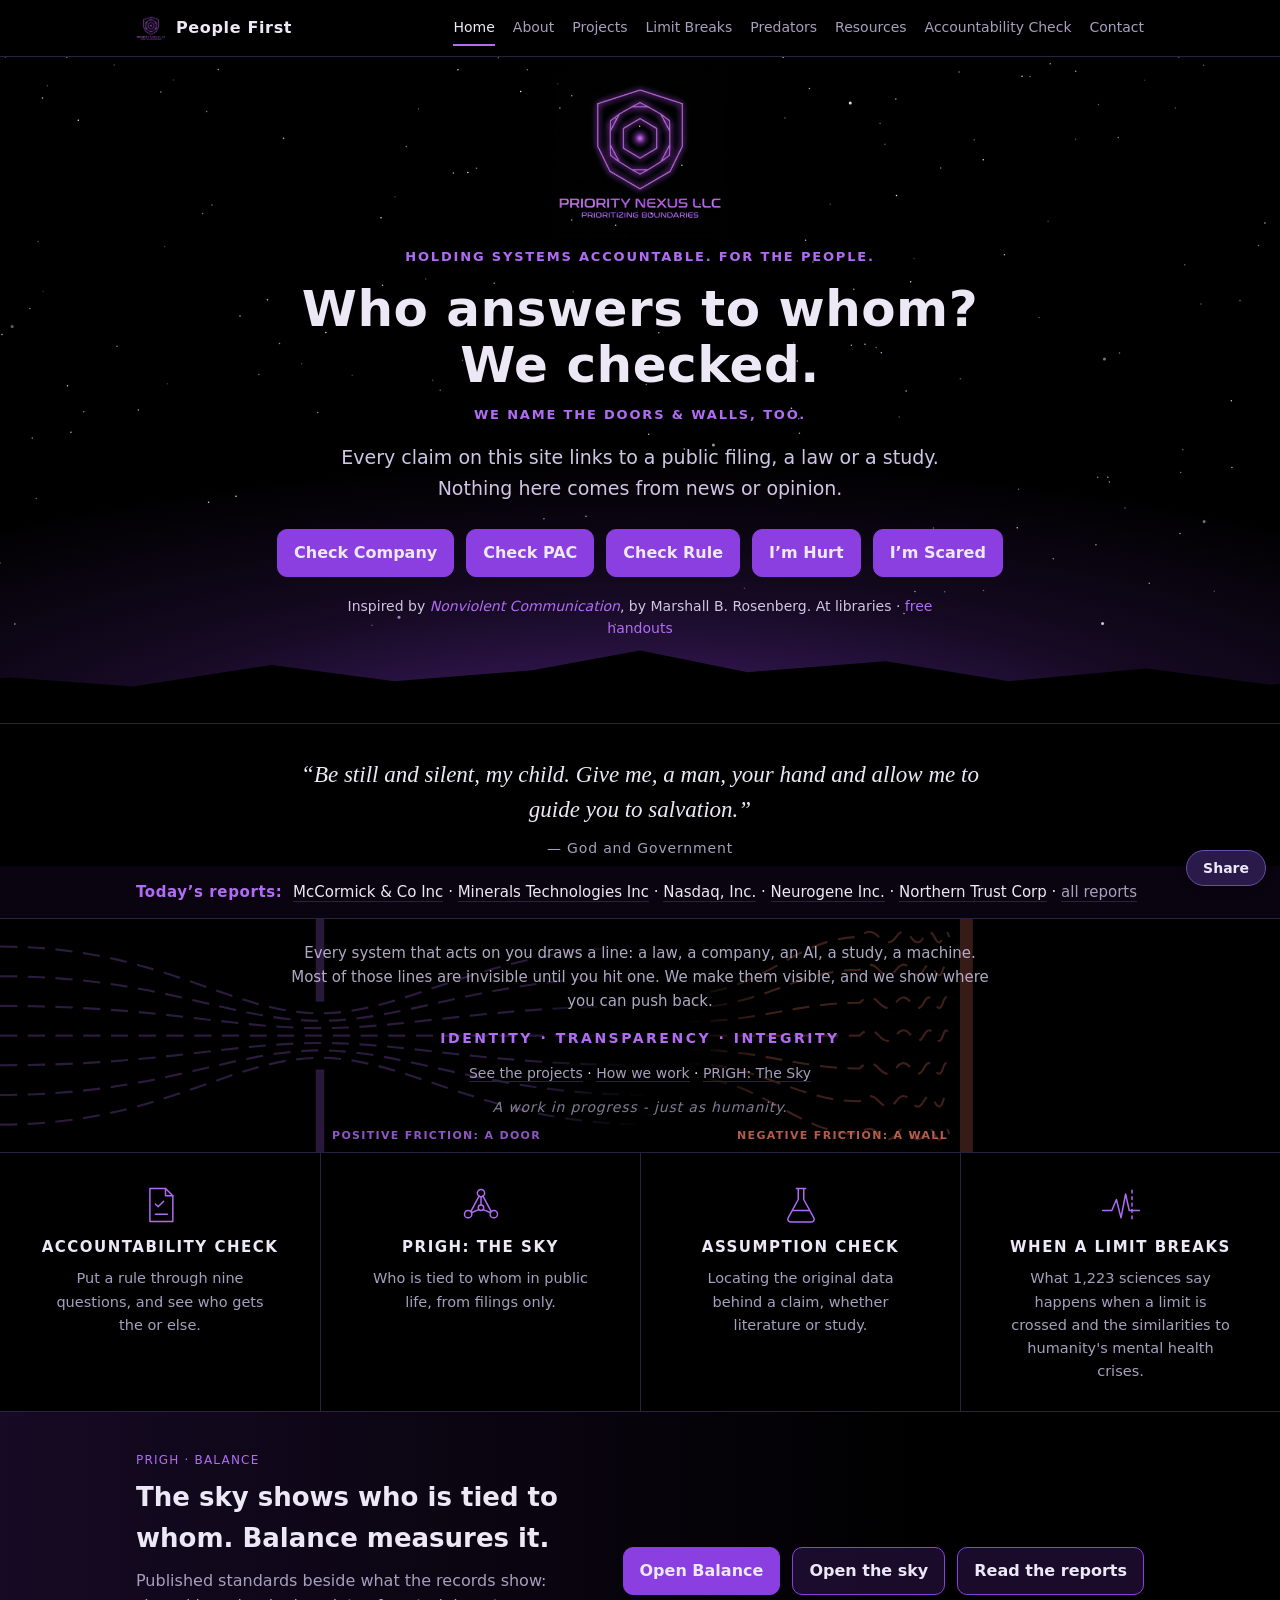
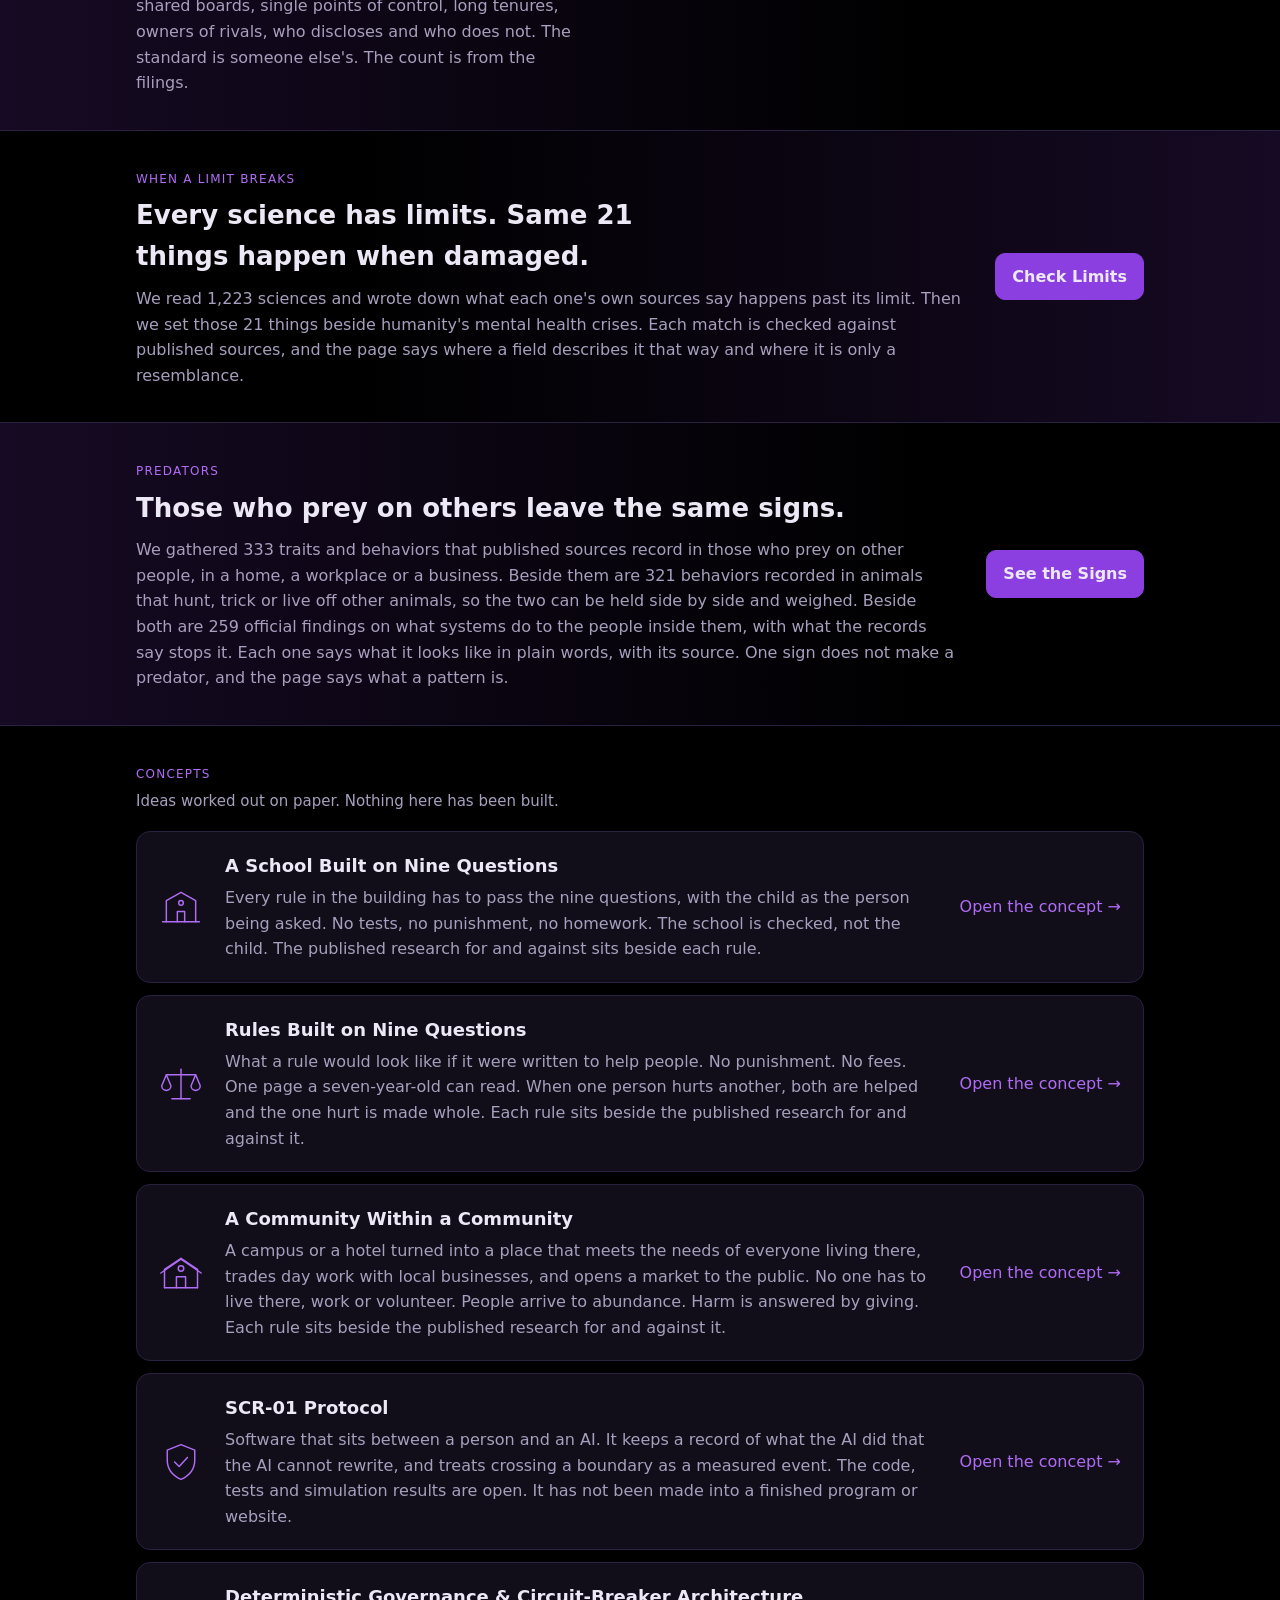
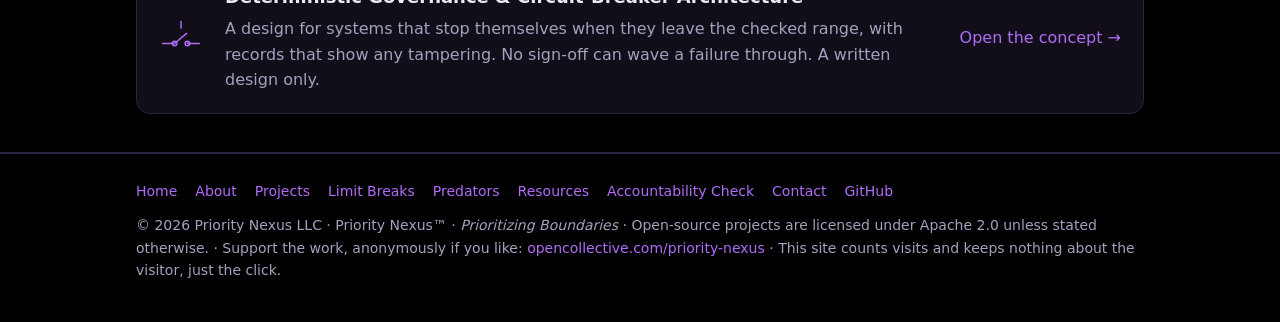
==== index.html @ 00b08038 "Home page buttons: Check Company, Check PAC, Check Rule Co-Authored-By: Claude Fable 5.2 <noreply@an" ====
<!doctype html>
<html lang="en">
<head>
<meta charset="utf-8">
<meta name="viewport" content="width=device-width, initial-scale=1">
<title>People First: Holding Systems Accountable. For the People.</title>
<meta name="description" content="Priority Nexus LLC: holding systems accountable, for the people. Every system that acts on you draws a line. We make the line visible and show where you can push back.">
<meta property="og:title" content="People First">
<meta property="og:description" content="Holding Systems Accountable. For the People. Identity · Transparency · Integrity.">
<meta property="og:image" content="https://prioritynexusllc.org/pn-logo.png">
<link rel="icon" href="/pn-logo.png">
<link rel="stylesheet" href="/site.css?v=0600c7cc">
</head>
<body>
<nav><div class="wrap">
  <a class="brand" href="/"><img src="/pn-logo.png" alt=""><span>People First</span></a>
  <button class="navbtn" type="button" aria-expanded="false" aria-controls="navlinks" onclick="var n=this.closest(`nav`);this.setAttribute(`aria-expanded`,n.classList.toggle(`open`))">Menu</button>
  <div class="links" id="navlinks"><a class="here" href="/">Home</a><a href="/about/">About</a><a href="/projects/">Projects</a><a href="/when-a-limit-breaks/">Limit&nbsp;Breaks</a><a href="/predators/">Predators</a><a href="/resources/">Resources</a><a href="/accountability-check/">Accountability&nbsp;Check</a><a href="/contact/">Contact</a></div>
</div></nav>
<header class="hero" id="top">
  <canvas id="stars" aria-hidden="true"></canvas><div class="horizon"></div>
  <div class="wrap">
    <img src="/pn-logo.png" alt="Priority Nexus LLC logo: Prioritizing Boundaries">
    <p class="banner">Holding Systems Accountable. For the People.</p>
    <h1>Who answers to whom?<br>We checked.</h1>
    <p class="second">We name the doors &amp; walls, too.</p>
    <p class="proof">Every claim on this site links to a public filing, a law or a study. Nothing here comes from news or opinion.</p>
    <div class="go"><a class="btn solid" href="/PRIGH-Sky/sky.html?tab=balance">Check Company</a><a class="btn solid" href="/PRIGH-Sky/pac/">Check PAC</a><a class="btn solid" href="/accountability-check/">Check Rule</a><a class="btn solid" href="/when-a-limit-breaks/">I&rsquo;m Hurt</a><a class="btn solid" href="/predators/">I&rsquo;m Scared</a></div>
    <p class="inspired" style="margin:18px auto 0;max-width:640px;font-size:14px;color:#cfc6e6">Inspired by <a href="https://nonviolentcommunication.com/product/nvc/" target="_blank" rel="noopener"><i>Nonviolent Communication</i></a>, by Marshall B. Rosenberg. At libraries &middot; <a href="https://nonviolentcommunication.com/resources/handouts-and-learning-materials/" target="_blank" rel="noopener">free handouts</a></p>
  </div>
</header>
<!-- her quote, home page only (Josie 2026-11-18) -->
<figure class="homequote" style="margin:0;padding:34px 16px 6px;text-align:center">
  <blockquote style="margin:0 auto;max-width:680px;font-family:Georgia,serif;font-style:italic;font-size:clamp(18px,2.6vw,23px);line-height:1.5;color:#ece8f5">&ldquo;Be still and silent, my child. Give me, a man, your hand and allow me to guide you to salvation.&rdquo;</blockquote>
  <figcaption style="margin-top:10px;font-size:14px;letter-spacing:.06em;color:#a79fbd">&mdash; God and Government</figcaption>
</figure>
<div class="today"><div class="wrap"><b>Today&rsquo;s reports:</b> <a href="/PRIGH-Sky/sky.html?report=1#ENT_MCCORMICK_CO_INC">McCormick &amp; Co Inc</a> &middot; <a href="/PRIGH-Sky/sky.html?report=1#ENT_MINERALS_TECHNOLOGIES_INC">Minerals Technologies Inc</a> &middot; <a href="/PRIGH-Sky/sky.html?report=1#ENT_NASDAQ_INC">Nasdaq, Inc.</a> &middot; <a href="/PRIGH-Sky/sky.html?report=1#ENT_NEUROGENE_INC">Neurogene Inc.</a> &middot; <a href="/PRIGH-Sky/sky.html?report=1#ENT_NORTHERN_TRUST_CORP">Northern Trust Corp</a> &middot; <a class="all" href="/reports/">all reports</a></div></div>
<div class="after"><svg class="fric" viewBox="0 0 1200 220" preserveAspectRatio="none" aria-hidden="true" focusable="false"><defs><linearGradient id="fl" gradientUnits="userSpaceOnUse" x1="0" x2="610"><stop offset="0" stop-color="#b06cf5" stop-opacity=".75"/><stop offset=".8" stop-color="#b06cf5" stop-opacity=".75"/><stop offset="1" stop-color="#b06cf5" stop-opacity="0"/></linearGradient><linearGradient id="fr" gradientUnits="userSpaceOnUse" x1="640" x2="900"><stop offset="0" stop-color="#e2735e" stop-opacity="0"/><stop offset=".3" stop-color="#e2735e" stop-opacity=".8"/><stop offset="1" stop-color="#e2735e" stop-opacity=".8"/></linearGradient></defs><g class="flow" fill="none" stroke="url(#fl)" stroke-width="2"><path d="M0,26 C150,26 215,89 300,89 S455,26 610,26"/><path d="M0,54 C150,54 215,96 300,96 S455,54 610,54"/><path d="M0,82 C150,82 215,103 300,103 S455,82 610,82"/><path d="M0,110 C150,110 215,110 300,110 S455,110 610,110"/><path d="M0,138 C150,138 215,117 300,117 S455,138 610,138"/><path d="M0,166 C150,166 215,124 300,124 S455,166 610,166"/><path d="M0,194 C150,194 215,131 300,131 S455,194 610,194"/></g><g fill="#b06cf5" opacity=".7"><rect x="296" y="0" width="8" height="78"/><rect x="296" y="142" width="8" height="78"/></g><g class="stuck" fill="none" stroke="url(#fr)" stroke-width="2"><path d="M640,71 C715,71 745,17 806,17 q9,-10 18,0 t16,0 t14,0 t12,0 t10,0 t8,0 t6,0"/><path d="M640,84 C715,84 745,48 806,48 q9,-10 18,0 t16,0 t14,0 t12,0 t10,0 t8,0 t6,0"/><path d="M640,97 C715,97 745,79 806,79 q9,-10 18,0 t16,0 t14,0 t12,0 t10,0 t8,0 t6,0"/><path d="M640,110 C715,110 745,110 806,110 q9,-10 18,0 t16,0 t14,0 t12,0 t10,0 t8,0 t6,0"/><path d="M640,123 C715,123 745,141 806,141 q9,-10 18,0 t16,0 t14,0 t12,0 t10,0 t8,0 t6,0"/><path d="M640,136 C715,136 745,172 806,172 q9,-10 18,0 t16,0 t14,0 t12,0 t10,0 t8,0 t6,0"/><path d="M640,149 C715,149 745,203 806,203 q9,-10 18,0 t16,0 t14,0 t12,0 t10,0 t8,0 t6,0"/></g><rect x="900" y="0" width="12" height="220" fill="#e2735e" opacity=".7"/></svg><span class="fl a">Positive friction: a door</span><span class="fl b">Negative friction: a wall</span><div class="wrap">
  <p class="lead">Every system that acts on you draws a line: a law, a company, an AI, a study, a machine. Most of those lines are invisible until you hit one. We make them visible, and we show where you can push back.</p>
  <div class="cores-line">Identity · Transparency · Integrity</div>
  <p class="more"><a href="/projects/">See the projects</a> · <a href="/about/">How we work</a> · <a href="/PRIGH-Sky/sky.html?tab=balance">PRIGH: The Sky</a></p>
  <p class="wip"><em>A work in progress - just as humanity.</em></p>
</div></div>
<div class="doors">
  <a href="/accountability-check/"><svg viewBox="0 0 48 48" aria-hidden="true"><path d="M13 6h17l8 8v28H13z"/><path d="M30 6v8h8"/><path d="M19 23l3 3 6-6"/><path d="M19 34h13"/></svg><b>Accountability Check</b><span>Put a rule through nine questions, and see who gets the or else.</span></a>
  <a href="/PRIGH-Sky/"><svg viewBox="0 0 48 48" aria-hidden="true"><circle cx="24" cy="11" r="4"/><circle cx="10" cy="34" r="4"/><circle cx="38" cy="34" r="4"/><circle cx="24" cy="27" r="3"/><path d="M24 15v9M21.5 29l-8 3.5M26.5 29l8 3.500M13 31l9-17M35 31l-9-17"/></svg><b>PRIGH: the sky</b><span>Who is tied to whom in public life, from filings only.</span></a>
  <a href="/Assumption-Check-/"><svg viewBox="0 0 48 48" aria-hidden="true"><path d="M19 6h10M21 6v12L10 38a3 3 0 0 0 2.700 4.500h22.600A3 3 0 0 0 38 38L27 18V6"/><path d="M15 30h18"/></svg><b>Assumption Check</b><span>Locating the original data behind a claim, whether literature or study.</span></a>
  <a href="/when-a-limit-breaks/"><svg viewBox="0 0 48 48" aria-hidden="true"><path d="M4 30h10l5-12 5 20 5-26 4 18h11"/><path d="M36 8v32" stroke-dasharray="3 4"/></svg><b>When a Limit Breaks</b><span>What 1,223 sciences say happens when a limit is crossed and the similarities to humanity's mental health crises.</span></a>
</div>
<div class="feature"><div class="wrap">
  <div class="txt">
    <span class="tag">PRIGH · Balance</span>
    <h2>The sky shows who is tied to whom. Balance measures it.</h2>
    <p>Published standards beside what the records show: shared boards, single points of control, long tenures, owners of rivals, who discloses and who does not. The standard is someone else's. The count is from the filings.</p>
  </div>
  <div class="go"><a class="btn solid" href="/PRIGH-Sky/sky.html?tab=balance">Open Balance</a><a class="btn" href="/PRIGH-Sky/sky.html">Open the sky</a><a class="btn" href="/reports/">Read the reports</a></div>
</div></div>
<div class="feature flip"><div class="wrap">
  <div class="txt">
    <span class="tag">When a Limit Breaks</span>
    <h2>Every science has limits. Same 21 things happen when damaged.</h2>
    <p>We read 1,223 sciences and wrote down what each one's own sources say happens past its limit. Then we set those 21 things beside humanity's mental health crises. Each match is checked against published sources, and the page says where a field describes it that way and where it is only a resemblance.</p>
  </div>
  <div class="go"><a class="btn solid" href="/when-a-limit-breaks/">Check Limits</a></div>
</div></div>
<div class="feature wide"><div class="wrap">
  <div class="txt">
    <span class="tag">Predators</span>
    <h2>Those who prey on others leave the same signs.</h2>
    <p>We gathered 333 traits and behaviors that published sources record in those who prey on other people, in a home, a workplace or a business. Beside them are 321 behaviors recorded in animals that hunt, trick or live off other animals, so the two can be held side by side and weighed. Beside both are 259 official findings on what systems do to the people inside them, with what the records say stops it. Each one says what it looks like in plain words, with its source. One sign does not make a predator, and the page says what a pattern is.</p>
  </div>
  <div class="go"><a class="btn solid" href="/predators/">See the Signs</a></div>
</div></div>
<div class="concepts"><div class="wrap">
  <span class="tag">Concepts</span>
  <p class="sub">Ideas worked out on paper. Nothing here has been built.</p>
  <a class="concept" href="/school/"><svg viewBox="0 0 48 48" aria-hidden="true"><path d="M8 40V17l16-9 16 9v23"/><path d="M20 40V29h8v11"/><path d="M4 40h40"/><circle cx="24" cy="19.500" r="2.500"/></svg><span class="txt"><b>A School Built on Nine Questions</b><span>Every rule in the building has to pass the nine questions, with the child as the person being asked. No tests, no punishment, no homework. The school is checked, not the child. The published research for and against sits beside each rule.</span></span><span class="open">Open the concept →</span></a>
  <a class="concept" href="/rules/"><svg viewBox="0 0 48 48" aria-hidden="true"><path d="M24 8v32"/><path d="M14 40h20"/><path d="M8 14h32"/><path d="M8 14l-5 12a5 5 0 0 0 10 0z"/><path d="M40 14l-5 12a5 5 0 0 0 10 0z"/></svg><span class="txt"><b>Rules Built on Nine Questions</b><span>What a rule would look like if it were written to help people. No punishment. No fees. One page a seven-year-old can read. When one person hurts another, both are helped and the one hurt is made whole. Each rule sits beside the published research for and against it.</span></span><span class="open">Open the concept →</span></a>
  <a class="concept" href="/campus/"><svg viewBox="0 0 48 48" aria-hidden="true"><path d="M6 40V20l18-12 18 12v20"/><path d="M6 40h36"/><path d="M19 40V28h10v12"/><circle cx="24" cy="19" r="3"/><path d="M2 24l22-15 22 15"/></svg><span class="txt"><b>A Community Within a Community</b><span>A campus or a hotel turned into a place that meets the needs of everyone living there, trades day work with local businesses, and opens a market to the public. No one has to live there, work or volunteer. People arrive to abundance. Harm is answered by giving. Each rule sits beside the published research for and against it.</span></span><span class="open">Open the concept →</span></a>
  <a class="concept" href="https://github.com/PriorityNexusLLC/SCR-01-Protocol"><svg viewBox="0 0 48 48" aria-hidden="true"><path d="M24 5l15 6v11c0 10-6.500 17-15 21C15.500 39 9 32 9 22V11z"/><path d="M17 24l5 5 9-10"/></svg><span class="txt"><b>SCR-01 Protocol</b><span>Software that sits between a person and an AI. It keeps a record of what the AI did that the AI cannot rewrite, and treats crossing a boundary as a measured event. The code, tests and simulation results are open. It has not been made into a finished program or website.</span></span><span class="open">Open the concept →</span></a>
  <a class="concept" href="https://github.com/PriorityNexusLLC/Deterministic-Governance-Circuit-Breaker-Architecture/blob/main/docs/concept-paper.md"><svg viewBox="0 0 48 48" aria-hidden="true"><path d="M4 30h13"/><path d="M31 30h13"/><path d="M17 30l13-11"/><circle cx="17" cy="30" r="2.500"/><circle cx="31" cy="30" r="2.500"/><path d="M24 6v7"/></svg><span class="txt"><b>Deterministic Governance &amp; Circuit-Breaker Architecture</b><span>A design for systems that stop themselves when they leave the checked range, with records that show any tampering. No sign-off can wave a failure through. A written design only.</span></span><span class="open">Open the concept →</span></a>
</div></div>
<script>
// Old links pointed at sections of the one-page site. Send them to the pages that hold those sections now.
(function () {
  var to = { "#projects": "/projects/", "#contact": "/contact/", "#what": "/about/#what", "#how": "/about/#how", "#publish": "/about/#publish" }[location.hash];
  if (to) { location.replace(to); return; }
  var c = document.getElementById("stars"), x = c.getContext("2d");
  function draw() {
    var w = c.width = c.offsetWidth, h = c.height = c.offsetHeight, n = Math.round(w * h / 5200), s = 7;
    function r() { s = (s * 16807) % 2147483647; return s / 2147483647; }
    x.clearRect(0, 0, w, h);
    for (var i = 0; i < n; i++) {
      var px = r() * w, py = Math.pow(r(), 1.5) * h * 0.86, big = r() > 0.94;
      x.globalAlpha = 0.25 + r() * 0.7; x.fillStyle = r() > 0.8 ? "#d9b8ff" : "#ffffff";
      x.beginPath(); x.arc(px, py, big ? 1.5 : 0.75, 0, 6.3); x.fill();
    }
  }
  draw(); addEventListener("resize", draw);
})();
</script>
<footer><div class="wrap">
  <div class="foot-links"><a href="/">Home</a><a href="/about/">About</a><a href="/projects/">Projects</a><a href="/when-a-limit-breaks/">Limit Breaks</a><a href="/predators/">Predators</a><a href="/resources/">Resources</a><a href="/accountability-check/">Accountability Check</a><a href="/contact/">Contact</a><a href="https://github.com/PriorityNexusLLC">GitHub</a></div>
  © 2026 Priority Nexus LLC · Priority Nexus™ · <i>Prioritizing Boundaries</i><span class="visits"></span> · Open-source projects are licensed under Apache 2.0 unless stated otherwise. · Support the work, anonymously if you like: <a href="https://opencollective.com/priority-nexus">opencollective.com/priority-nexus</a> · This site counts visits and keeps nothing about the visitor, just the click.
</div></footer>
<script data-goatcounter="https://prioritynexusllc.goatcounter.com/count" async src="https://gc.zgo.at/count.js"></script><script>fetch("https://prioritynexusllc.goatcounter.com/counter/TOTAL.json").then(function(r){return r.ok?r.json():null}).then(function(j){if(!j)return;document.querySelectorAll(".visits").forEach(function(e){e.textContent=" · "+j.count+" visits"})}).catch(function(){})</script><script>(function(){if(document.getElementById("pnshare"))return;var b=document.createElement("button");b.id="pnshare";b.type="button";b.textContent="Share";b.title="Copy the link to this page";b.style.cssText="position:fixed;right:14px;bottom:14px;z-index:9999;font:600 14px system-ui,-apple-system,Segoe UI,Roboto,sans-serif;color:#ece8f5;background:#2a1a4a;border:1px solid #6b4bb0;border-radius:999px;padding:9px 16px;cursor:pointer;box-shadow:0 2px 10px rgba(0,0,0,.45)";function done(t){b.textContent=t;setTimeout(function(){b.textContent="Share"},2000)}function old(){var t=document.createElement("textarea");t.value=location.href;t.style.cssText="position:fixed;left:-999px";document.body.appendChild(t);t.select();var ok=false;try{ok=document.execCommand("copy")}catch(e){}t.remove();done(ok?"Link copied":"Copy failed")}b.onclick=function(){if(navigator.clipboard&&navigator.clipboard.writeText){navigator.clipboard.writeText(location.href).then(function(){done("Link copied")},old)}else old()};document.body.appendChild(b)})()</script>
</body>
</html>
---- site.css ----
/* Priority Nexus LLC: shared styles for the main pages. Black ground, violet light. */
:root {
  --bg: #000000; --panel: #110e1a; --line: #2a2140; --ink: #ece8f5; --muted: #a79fbd;
  --violet: #b06cf5; --violet-2: #8b3fe0; --glow: rgba(176, 108, 245, .35);
  color-scheme: dark;
}
* { box-sizing: border-box; }
html { scroll-behavior: smooth; }
body { margin: 0; background: var(--bg); color: var(--ink); font: 16px/1.6 system-ui, -apple-system, "Segoe UI", Roboto, sans-serif; }
a { color: var(--violet); text-decoration: none; } a:hover { text-decoration: underline; }
:focus-visible { outline: 3px solid var(--violet); outline-offset: 2px; border-radius: 4px; }
.wrap { max-width: 1040px; margin: 0 auto; padding: 0 16px; }

nav { position: sticky; top: 0; z-index: 5; background: rgba(0, 0, 0, .85); backdrop-filter: blur(8px); border-bottom: 1px solid var(--line); }
nav .wrap { display: flex; align-items: center; gap: 18px; height: 56px; overflow-x: auto; }
nav .brand { display: flex; align-items: center; gap: 10px; font-weight: 700; letter-spacing: .04em; white-space: nowrap; color: var(--ink); }
nav .brand:hover { text-decoration: none; }
nav .brand img { width: 30px; height: 30px; border-radius: 6px; }
nav .links { margin-left: auto; display: flex; gap: 18px; font-size: 14px; white-space: nowrap; }
nav .links a { color: var(--muted); padding: 6px 0; border-bottom: 2px solid transparent; }
nav .links a:hover { color: var(--ink); text-decoration: none; }
nav .links a.here { color: var(--ink); border-bottom-color: var(--violet); }
@media (max-width: 640px) { nav .brand span { display: none; } nav .links { gap: 14px; } }

/* the doorway */
.hero { position: relative; overflow: hidden; text-align: center; border-bottom: 1px solid var(--line);
  background: radial-gradient(120% 70% at 50% 108%, rgba(139, 63, 224, .55) 0%, rgba(139, 63, 224, .16) 38%, rgba(0, 0, 0, 0) 68%), #000; }
.hero canvas { position: absolute; inset: 0; width: 100%; height: 100%; }
.hero .horizon { position: absolute; left: -10%; right: -10%; bottom: -1px; height: 90px; background: #000;
  clip-path: polygon(0 100%, 0 62%, 9% 48%, 17% 58%, 26% 34%, 34% 52%, 43% 40%, 50% 18%, 57% 42%, 66% 30%, 74% 52%, 83% 38%, 91% 56%, 100% 44%, 100% 100%); }
.hero .wrap { position: relative; padding-top: 22px; padding-bottom: 84px; }
.hero img { width: min(170px, 42vw); margin: -12px 0 -10px; mix-blend-mode: screen; }
.hero h1 { font-size: clamp(30px, 5.4vw, 50px); line-height: 1.12; margin: 14px 0 12px; letter-spacing: .01em; text-wrap: balance; }
.hero .lead { color: #cfc6e6; font-size: clamp(16px, 2.3vw, 19px); max-width: 700px; margin: 0 auto; }
.cores-line { margin-top: 20px; color: var(--violet); letter-spacing: .18em; font-weight: 600; font-size: 14px; text-transform: uppercase; }
.hero .go { margin-top: 26px; display: flex; flex-wrap: wrap; gap: 12px; justify-content: center; }

.doors { display: grid; grid-template-columns: repeat(4, minmax(0, 1fr)); border-bottom: 1px solid var(--line); }
.doors a { display: flex; flex-direction: column; align-items: center; gap: 8px; text-align: center; padding: 30px 16px 28px; color: var(--ink);
  border-left: 1px solid var(--line); }
.doors a:first-child { border-left: 0; }
.doors a:hover { text-decoration: none; background: var(--panel); box-shadow: inset 0 -2px 0 var(--violet); }
.doors svg { width: 44px; height: 44px; stroke: var(--violet); fill: none; stroke-width: 1.6; stroke-linecap: round; stroke-linejoin: round; }
.doors b { font-size: 15px; letter-spacing: .1em; text-transform: uppercase; }
.doors span { color: var(--muted); font-size: 14.5px; max-width: 24ch; }
@media (max-width: 820px) { .doors { grid-template-columns: repeat(2, minmax(0, 1fr)); } .doors a { padding: 14px 10px 13px; gap: 5px; } .doors a:nth-child(3) { border-left: 0; } .doors a:nth-child(n+3) { border-top: 1px solid var(--line); } .doors svg { width: 28px; height: 28px; } .doors b { font-size: 12.5px; letter-spacing: .06em; } .doors span { display: none; } }


/* inner pages */
.pagehead { text-align: center; padding: 48px 0 30px; }
.pagehead h1 { font-size: clamp(28px, 5vw, 40px); margin: 0 0 6px; letter-spacing: .02em; }
.pagehead p { color: var(--muted); max-width: 680px; margin: 0 auto; font-size: clamp(16px, 2.2vw, 18px); }
section { padding: 44px 0; border-top: 1px solid var(--line); }
h2 { font-size: 24px; margin: 0 0 6px; } .sub { color: var(--muted); margin: 0 0 22px; }
.grid { display: grid; grid-template-columns: repeat(auto-fit, minmax(250px, 1fr)); gap: 14px; }
.card { background: var(--panel); border: 1px solid var(--line); border-radius: 14px; padding: 18px; }
.card:hover { border-color: var(--violet-2); box-shadow: 0 0 0 1px var(--violet-2), 0 0 24px var(--glow); }
.card h3 { margin: 0 0 6px; font-size: 18px; } .card p { margin: 0; color: var(--muted); font-size: 15px; }
.card .tag { display: inline-block; margin-bottom: 8px; font-size: 12px; letter-spacing: .08em; text-transform: uppercase; color: var(--violet); }
.card a.more { display: inline-block; margin-top: 10px; font-size: 14px; font-weight: 600; }
.card p + p { margin-top: 8px; }
.num { font-size: 32px; font-weight: 700; color: var(--violet); line-height: 1; }
ul.plain { padding-left: 20px; color: var(--muted); } ul.plain li { margin: 8px 0; } ul.plain b { color: var(--ink); }
ol.steps { padding-left: 20px; color: var(--muted); } ol.steps li { margin: 6px 0; } ol.steps b { color: var(--ink); }
.contact { display: flex; flex-wrap: wrap; gap: 14px; }
.btn { display: inline-block; padding: 10px 16px; border-radius: 10px; border: 1px solid var(--violet-2); color: var(--ink); background: rgba(139, 63, 224, .18); font-weight: 600; }
.btn:hover { text-decoration: none; box-shadow: 0 0 18px var(--glow); }
.btn.solid { background: var(--violet-2); }
footer { border-top: 1px solid var(--line); padding: 26px 0 40px; color: var(--muted); font-size: 14px; }
footer .foot-links { display: flex; flex-wrap: wrap; gap: 6px 18px; margin-bottom: 12px; }

/* front page: the small line under the buttons, and the Balance band */
.hero .wip { margin: 20px 0 0; color: var(--muted); font-size: 14px; font-style: italic; font-weight: 300; letter-spacing: .06em; opacity: .78; }
.feature { border-bottom: 1px solid var(--line); background: linear-gradient(90deg, rgba(139, 63, 224, .16), rgba(0, 0, 0, 0) 72%); }
.feature .wrap { display: flex; flex-wrap: wrap; align-items: center; gap: 18px 32px; padding-top: 34px; padding-bottom: 34px; }
.feature .txt { flex: 1 1 440px; min-width: 0; }
.feature .tag { display: inline-block; margin-bottom: 6px; font-size: 12px; letter-spacing: .1em; text-transform: uppercase; color: var(--violet); }
.feature h2 { font-size: clamp(20px, 3vw, 26px); margin: 0 0 8px; text-wrap: balance; }
.feature p { margin: 0; color: var(--muted); max-width: 62ch; }
.feature .go { display: flex; flex-wrap: wrap; gap: 12px; }

.concepts { border-bottom: 1px solid var(--line); }
.concepts .wrap { padding-top: 34px; padding-bottom: 38px; }
.concepts .tag { display: inline-block; font-size: 12px; letter-spacing: .1em; text-transform: uppercase; color: var(--violet); }
.concepts .sub { margin: 4px 0 18px; color: var(--muted); font-size: 15px; }
.concept { display: flex; flex-wrap: wrap; align-items: center; gap: 14px 22px; padding: 20px 22px; background: var(--panel); border: 1px solid var(--line); border-radius: 14px; color: var(--ink); }
.concept:hover { text-decoration: none; border-color: var(--violet); }
.concept svg { flex: none; width: 44px; height: 44px; stroke: var(--violet); fill: none; stroke-width: 1.6; stroke-linecap: round; stroke-linejoin: round; }
.concept .txt { flex: 1 1 320px; min-width: 0; display: flex; flex-direction: column; gap: 4px; }
.concept b { font-size: 18px; }
.concept .txt span { color: var(--muted); max-width: 70ch; }
.concept .open { color: var(--violet); white-space: nowrap; }
.concept + .concept { margin-top: 12px; }
.feature.flip { background: linear-gradient(270deg, rgba(139, 63, 224, .16), rgba(0, 0, 0, 0) 72%); }
.feature p + p { margin-top: 10px; }
.feature.flip p { max-width: 88ch; }
.helplines { display: grid; gap: 10px; }
details.help { border: 1px solid var(--line); border-radius: 12px; background: var(--panel); }
details.help > summary { cursor: pointer; padding: 14px 16px; font-weight: 650; }
details.help .line { display: flex; flex-direction: column; gap: 4px; padding: 12px 16px; border-top: 1px solid var(--line); }
details.help .line .nm { font-weight: 650; } details.help .line .who { color: var(--muted); } details.help .line .how a { white-space: nowrap; }
.reps { display: grid; grid-template-columns: repeat(2, minmax(0, 1fr)); gap: 14px; margin: 14px 0; }
@media (max-width: 640px) { .reps { grid-template-columns: 1fr; } }
.reps label { display: flex; flex-direction: column; gap: 6px; font-size: 14px; color: var(--muted); }
.reps select { font: inherit; font-size: 16px; padding: 10px 12px; border-radius: 10px; border: 1px solid var(--line); background: var(--panel); color: var(--ink); min-width: 0; }
.reps select:disabled { opacity: .55; }
.repcard { border: 1px solid var(--line); border-radius: 12px; background: var(--panel); padding: 16px; margin-bottom: 14px; }
.repcard h3 { margin: 0 0 2px; } .repcard .o { color: var(--muted); margin: 0 0 10px; }
.repcard .r { display: grid; grid-template-columns: 5.5rem minmax(0, 1fr); gap: 10px; padding: 8px 0; border-top: 1px solid var(--line); }
.repcard .k { color: var(--muted); font-size: 14px; } .repcard .src { color: var(--muted); font-size: 13.5px; margin: 10px 0 0; }
.feature.wide p { max-width: 88ch; }
.today { border-bottom: 1px solid var(--line); background: rgba(139, 63, 224, .07); font-size: 15px; }
.today .wrap { padding-top: 12px; padding-bottom: 12px; line-height: 1.9; }
.today b { color: var(--violet); letter-spacing: .04em; margin-right: 6px; }
.today a { color: var(--fg); text-decoration: none; border-bottom: 1px solid var(--line); }
.today a:hover { border-bottom-color: var(--violet); }
.today a.all { color: var(--muted); }
.hero .banner { margin: 12px 0 0; color: var(--violet); letter-spacing: .14em; text-transform: uppercase; font-size: 13px; font-weight: 600; }
.hero .second { margin: 0 0 16px; color: var(--violet); letter-spacing: .14em; text-transform: uppercase; font-size: 13px; font-weight: 600; }
.hero .proof { color: #cfc6e6; font-size: clamp(16px, 2.3vw, 19px); max-width: 640px; margin: 0 auto; }
.hero .lead.small { font-size: 15px; margin-top: 22px; opacity: .85; }
.hero .more { margin: 14px 0 0; font-size: 14px; }
.hero .more a { color: var(--muted); border-bottom: 1px solid var(--line); }
@media (max-width: 520px) { .hero .go { display: grid; grid-template-columns: 1fr 1fr; gap: 10px; margin-top: 18px; } .hero .go .btn { text-align: center; padding: 12px 8px; } .hero h1 { margin: 10px 0 8px; } }
.after { position: relative; overflow: hidden; text-align: center; border-bottom: 1px solid var(--line); }
.after .wrap { position: relative; z-index: 1; padding-top: 22px; padding-bottom: 34px; }
.after .lead { color: #cfc6e6; font-size: 15px; max-width: 700px; margin: 0 auto; opacity: .85; }
.after .cores-line { margin-top: 14px; }
.after .more { margin: 12px 0 0; font-size: 14px; }
.after .more a { color: var(--muted); border-bottom: 1px solid var(--line); }
.after .wip { margin: 12px 0 0; color: var(--muted); font-size: 14px; font-style: italic; font-weight: 300; letter-spacing: .06em; opacity: .78; }
.after .fric { position: absolute; inset: 0; width: 100%; height: 100%; opacity: .34; }
.after .fric .flow path { stroke-dasharray: 16 10; animation: fric-flow 2.6s linear infinite; }
.after .fric .stuck path { stroke-dasharray: 16 10; animation: fric-stuck 1.4s ease-in-out infinite alternate; }
@keyframes fric-flow { to { stroke-dashoffset: 26; } }
@keyframes fric-stuck { from { stroke-dashoffset: 0; } to { stroke-dashoffset: -5; } }
@media (prefers-reduced-motion: reduce) { .after .fric path { animation: none !important; } }
.after .fl { position: absolute; bottom: 8px; z-index: 1; font-size: 11px; letter-spacing: .12em; text-transform: uppercase; font-weight: 600; opacity: .8; }
.after .fl.a { left: calc(25% + 12px); color: var(--violet); }
.after .fl.b { right: calc(25% + 12px); color: #e2735e; }
@media (max-width: 520px) { .after { display: flex; flex-direction: column; } .after .wrap { order: 1; padding-bottom: 14px; } .after .fric { order: 2; position: static; height: 84px; opacity: .6; } .after .fl { order: 3; position: static; display: block; font-size: 11px; letter-spacing: .08em; padding: 6px 16px 0; } .after .fl.a { text-align: left; } .after .fl.b { text-align: right; padding-bottom: 12px; } }
.navbtn { display: none; margin-left: auto; font: inherit; font-size: 14px; font-weight: 600; color: var(--ink); background: rgba(139, 63, 224, .18); border: 1px solid var(--line); border-radius: 8px; padding: 6px 14px; cursor: pointer; }
@media (max-width: 760px) { nav .wrap { overflow: visible; } nav .brand span { display: inline; } nav .navbtn { display: block; }
  nav .links { display: none; position: absolute; left: 0; right: 0; top: 100%; margin: 0; flex-direction: column; gap: 0; padding: 4px 16px 12px; background: #000; border-bottom: 1px solid var(--line); white-space: normal; }
  nav.open .links { display: flex; } nav .links a { padding: 13px 0; font-size: 16px; border-bottom: 1px solid var(--line); } nav .links a.here { border-bottom-color: var(--line); color: var(--violet); } }
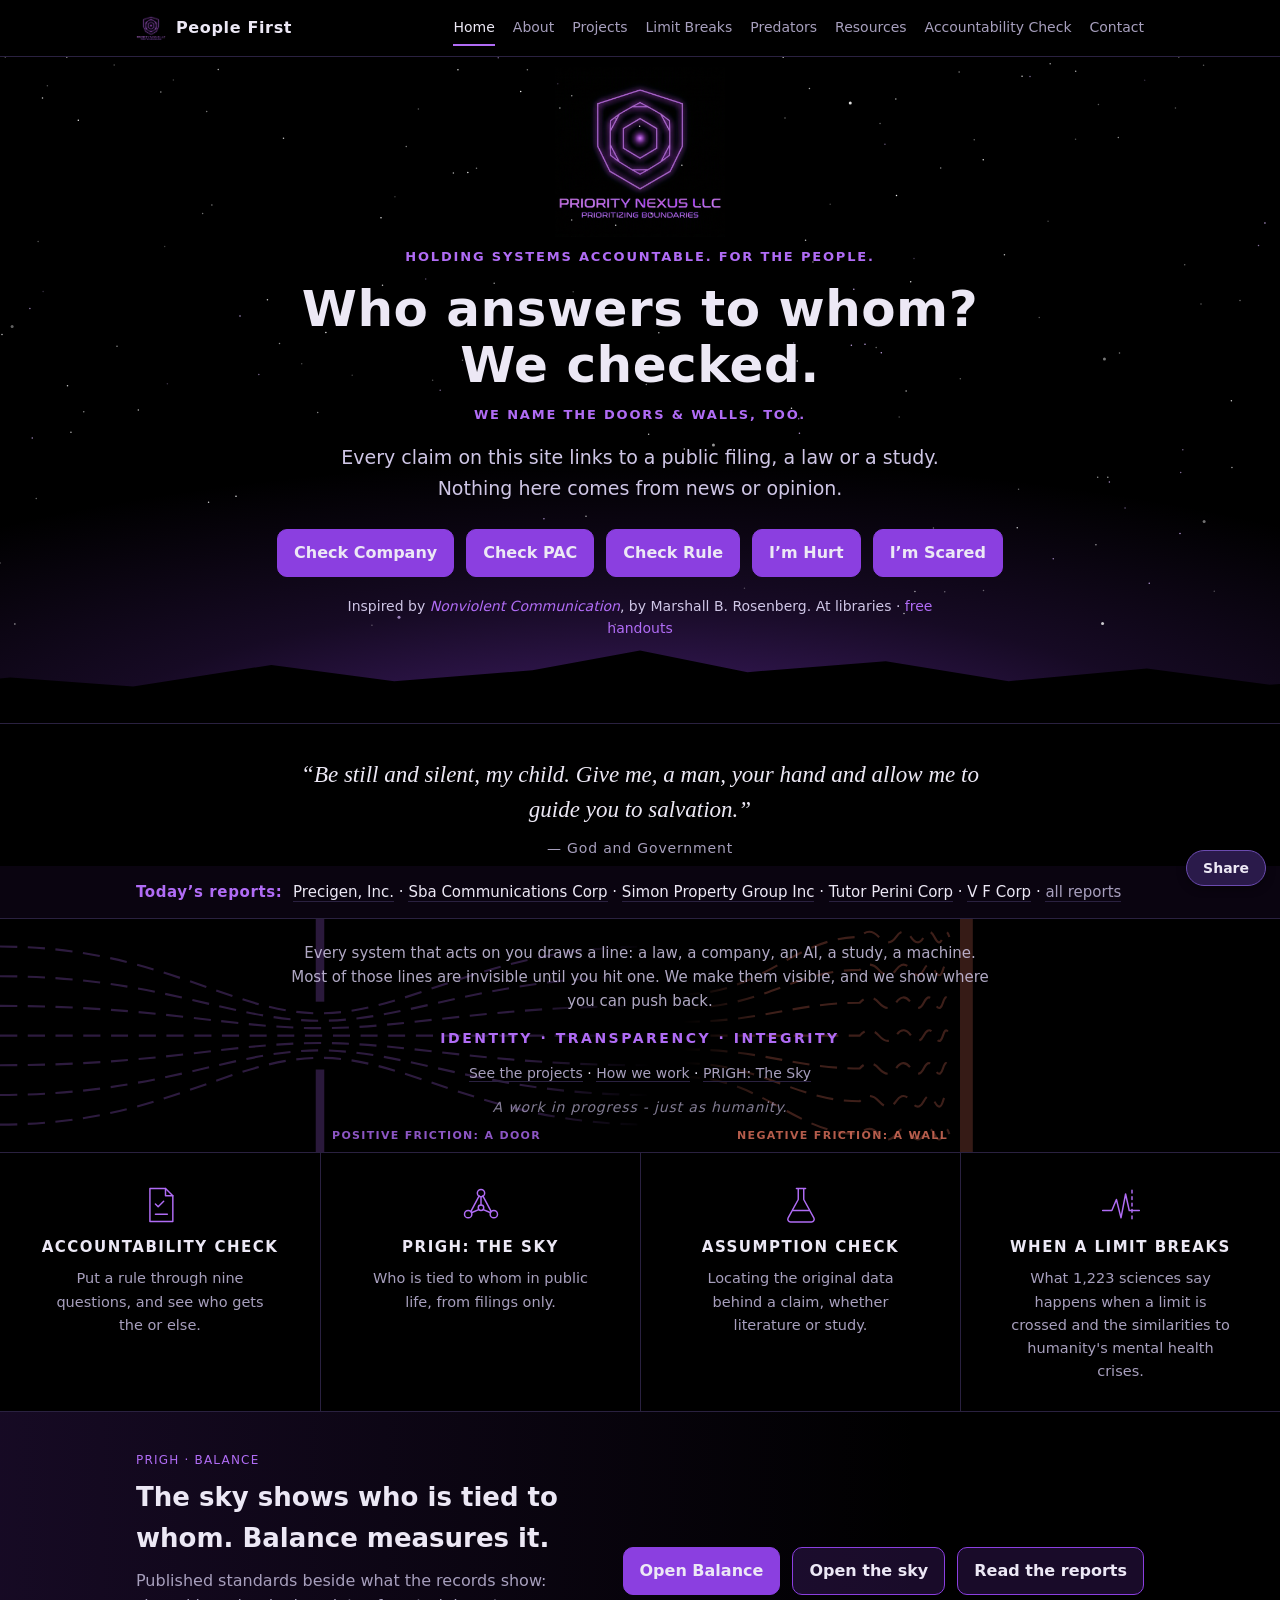
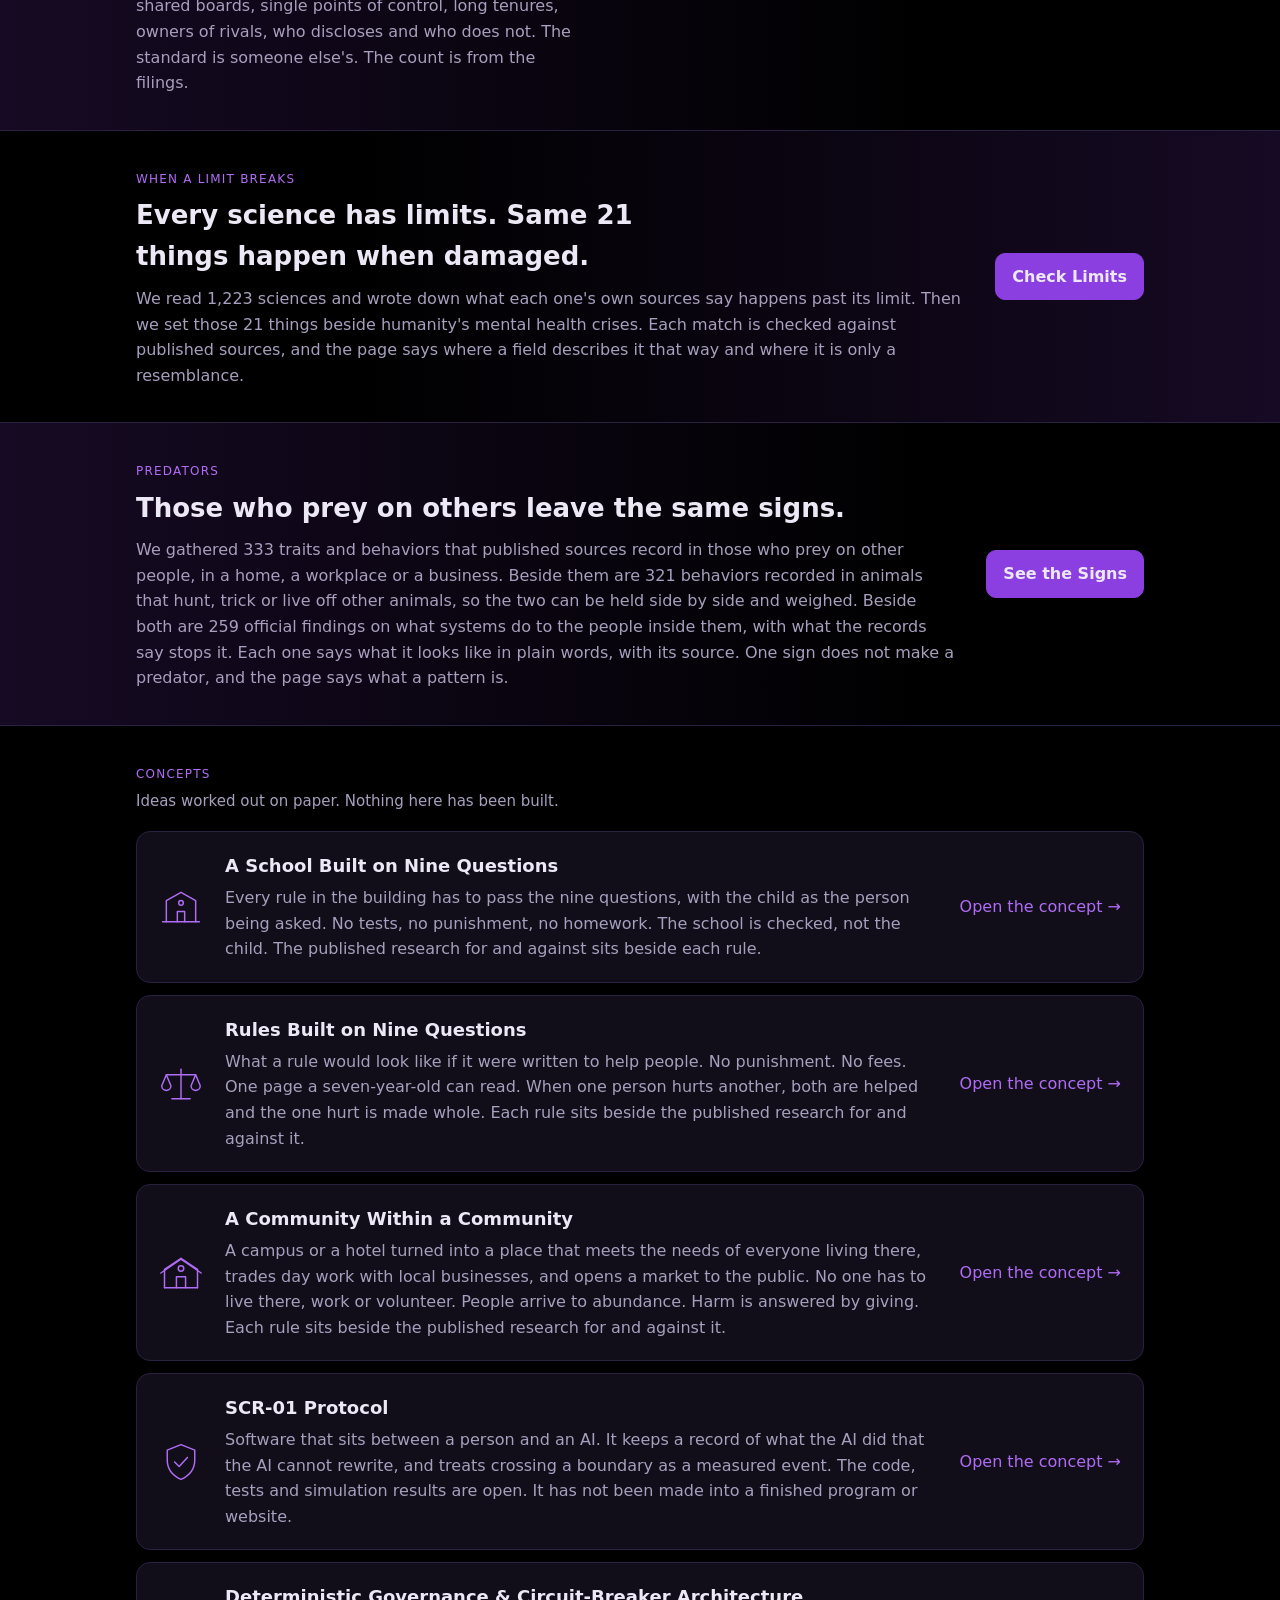
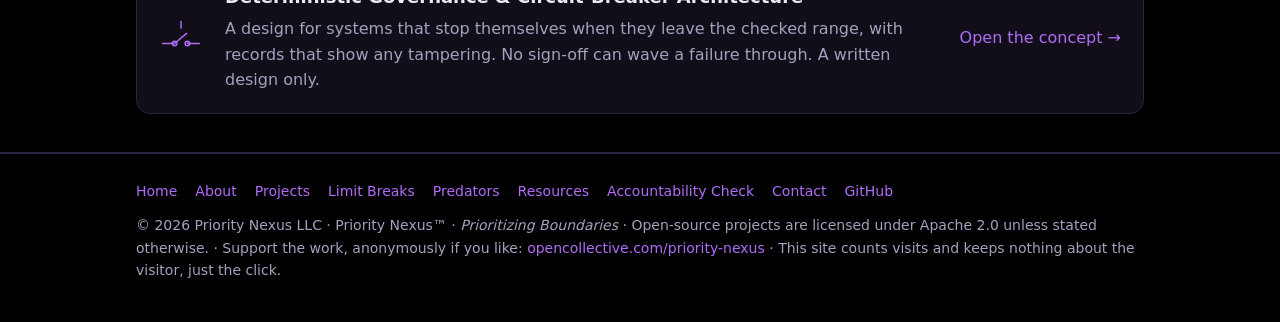
==== commit eb67a7b2: "Reports: today's list 2026-11-23 Co-Authored-By: Claude Fable 5.2 <noreply@anthropic.com>" ====
--- a/index.html
+++ b/index.html
@@ -34,7 +34,7 @@
   <blockquote style="margin:0 auto;max-width:680px;font-family:Georgia,serif;font-style:italic;font-size:clamp(18px,2.6vw,23px);line-height:1.5;color:#ece8f5">&ldquo;Be still and silent, my child. Give me, a man, your hand and allow me to guide you to salvation.&rdquo;</blockquote>
   <figcaption style="margin-top:10px;font-size:14px;letter-spacing:.06em;color:#a79fbd">&mdash; God and Government</figcaption>
 </figure>
-<div class="today"><div class="wrap"><b>Today&rsquo;s reports:</b> <a href="/PRIGH-Sky/sky.html?report=1#ENT_MCCORMICK_CO_INC">McCormick &amp; Co Inc</a> &middot; <a href="/PRIGH-Sky/sky.html?report=1#ENT_MINERALS_TECHNOLOGIES_INC">Minerals Technologies Inc</a> &middot; <a href="/PRIGH-Sky/sky.html?report=1#ENT_NASDAQ_INC">Nasdaq, Inc.</a> &middot; <a href="/PRIGH-Sky/sky.html?report=1#ENT_NEUROGENE_INC">Neurogene Inc.</a> &middot; <a href="/PRIGH-Sky/sky.html?report=1#ENT_NORTHERN_TRUST_CORP">Northern Trust Corp</a> &middot; <a class="all" href="/reports/">all reports</a></div></div>
+<div class="today"><div class="wrap"><b>Today&rsquo;s reports:</b> <a href="/PRIGH-Sky/sky.html?report=1#ENT_PRECIGEN_INC">Precigen, Inc.</a> &middot; <a href="/PRIGH-Sky/sky.html?report=1#ENT_SBA_COMMUNICATIONS_CORP">Sba Communications Corp</a> &middot; <a href="/PRIGH-Sky/sky.html?report=1#ENT_SIMON_PROPERTY_GROUP_INC">Simon Property Group Inc</a> &middot; <a href="/PRIGH-Sky/sky.html?report=1#ENT_TUTOR_PERINI_CORP">Tutor Perini Corp</a> &middot; <a href="/PRIGH-Sky/sky.html?report=1#ENT_V_F_CORP">V F Corp</a> &middot; <a class="all" href="/reports/">all reports</a></div></div>
 <div class="after"><svg class="fric" viewBox="0 0 1200 220" preserveAspectRatio="none" aria-hidden="true" focusable="false"><defs><linearGradient id="fl" gradientUnits="userSpaceOnUse" x1="0" x2="610"><stop offset="0" stop-color="#b06cf5" stop-opacity=".75"/><stop offset=".8" stop-color="#b06cf5" stop-opacity=".75"/><stop offset="1" stop-color="#b06cf5" stop-opacity="0"/></linearGradient><linearGradient id="fr" gradientUnits="userSpaceOnUse" x1="640" x2="900"><stop offset="0" stop-color="#e2735e" stop-opacity="0"/><stop offset=".3" stop-color="#e2735e" stop-opacity=".8"/><stop offset="1" stop-color="#e2735e" stop-opacity=".8"/></linearGradient></defs><g class="flow" fill="none" stroke="url(#fl)" stroke-width="2"><path d="M0,26 C150,26 215,89 300,89 S455,26 610,26"/><path d="M0,54 C150,54 215,96 300,96 S455,54 610,54"/><path d="M0,82 C150,82 215,103 300,103 S455,82 610,82"/><path d="M0,110 C150,110 215,110 300,110 S455,110 610,110"/><path d="M0,138 C150,138 215,117 300,117 S455,138 610,138"/><path d="M0,166 C150,166 215,124 300,124 S455,166 610,166"/><path d="M0,194 C150,194 215,131 300,131 S455,194 610,194"/></g><g fill="#b06cf5" opacity=".7"><rect x="296" y="0" width="8" height="78"/><rect x="296" y="142" width="8" height="78"/></g><g class="stuck" fill="none" stroke="url(#fr)" stroke-width="2"><path d="M640,71 C715,71 745,17 806,17 q9,-10 18,0 t16,0 t14,0 t12,0 t10,0 t8,0 t6,0"/><path d="M640,84 C715,84 745,48 806,48 q9,-10 18,0 t16,0 t14,0 t12,0 t10,0 t8,0 t6,0"/><path d="M640,97 C715,97 745,79 806,79 q9,-10 18,0 t16,0 t14,0 t12,0 t10,0 t8,0 t6,0"/><path d="M640,110 C715,110 745,110 806,110 q9,-10 18,0 t16,0 t14,0 t12,0 t10,0 t8,0 t6,0"/><path d="M640,123 C715,123 745,141 806,141 q9,-10 18,0 t16,0 t14,0 t12,0 t10,0 t8,0 t6,0"/><path d="M640,136 C715,136 745,172 806,172 q9,-10 18,0 t16,0 t14,0 t12,0 t10,0 t8,0 t6,0"/><path d="M640,149 C715,149 745,203 806,203 q9,-10 18,0 t16,0 t14,0 t12,0 t10,0 t8,0 t6,0"/></g><rect x="900" y="0" width="12" height="220" fill="#e2735e" opacity=".7"/></svg><span class="fl a">Positive friction: a door</span><span class="fl b">Negative friction: a wall</span><div class="wrap">
   <p class="lead">Every system that acts on you draws a line: a law, a company, an AI, a study, a machine. Most of those lines are invisible until you hit one. We make them visible, and we show where you can push back.</p>
   <div class="cores-line">Identity · Transparency · Integrity</div>
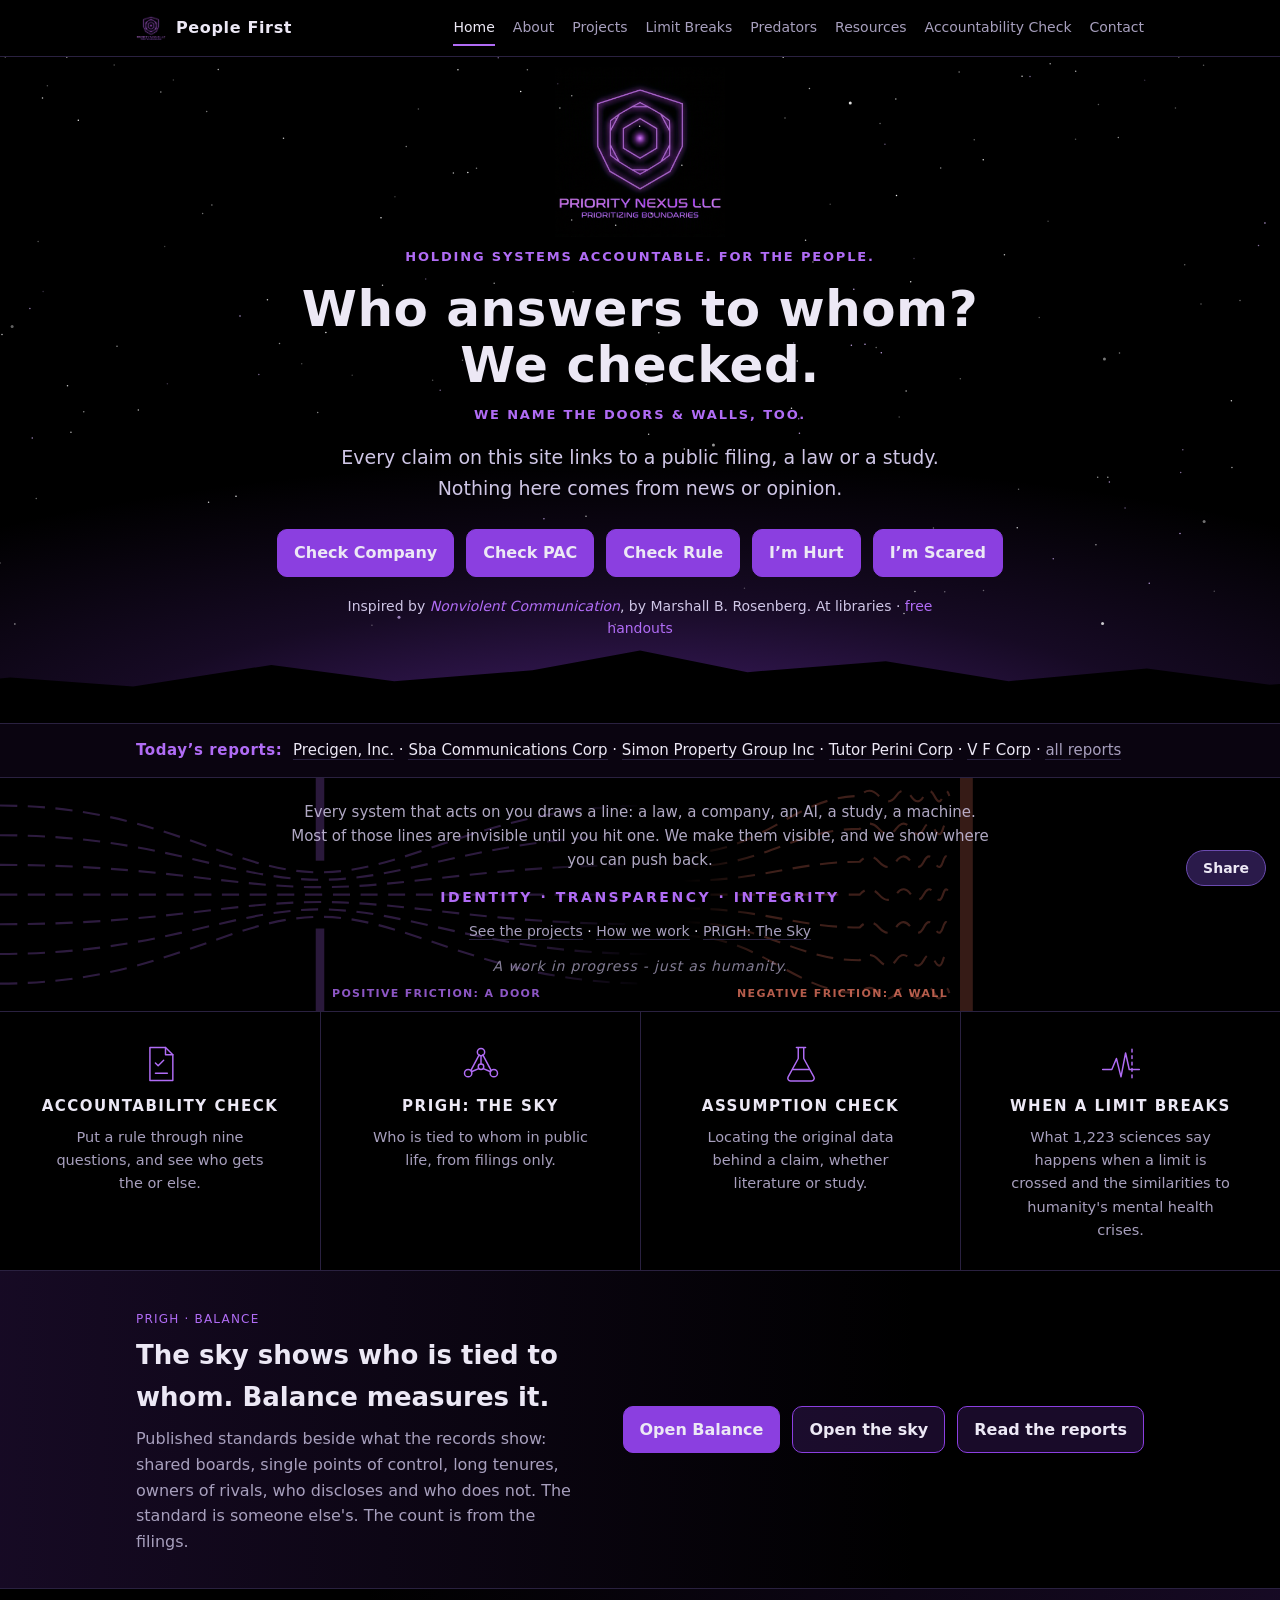
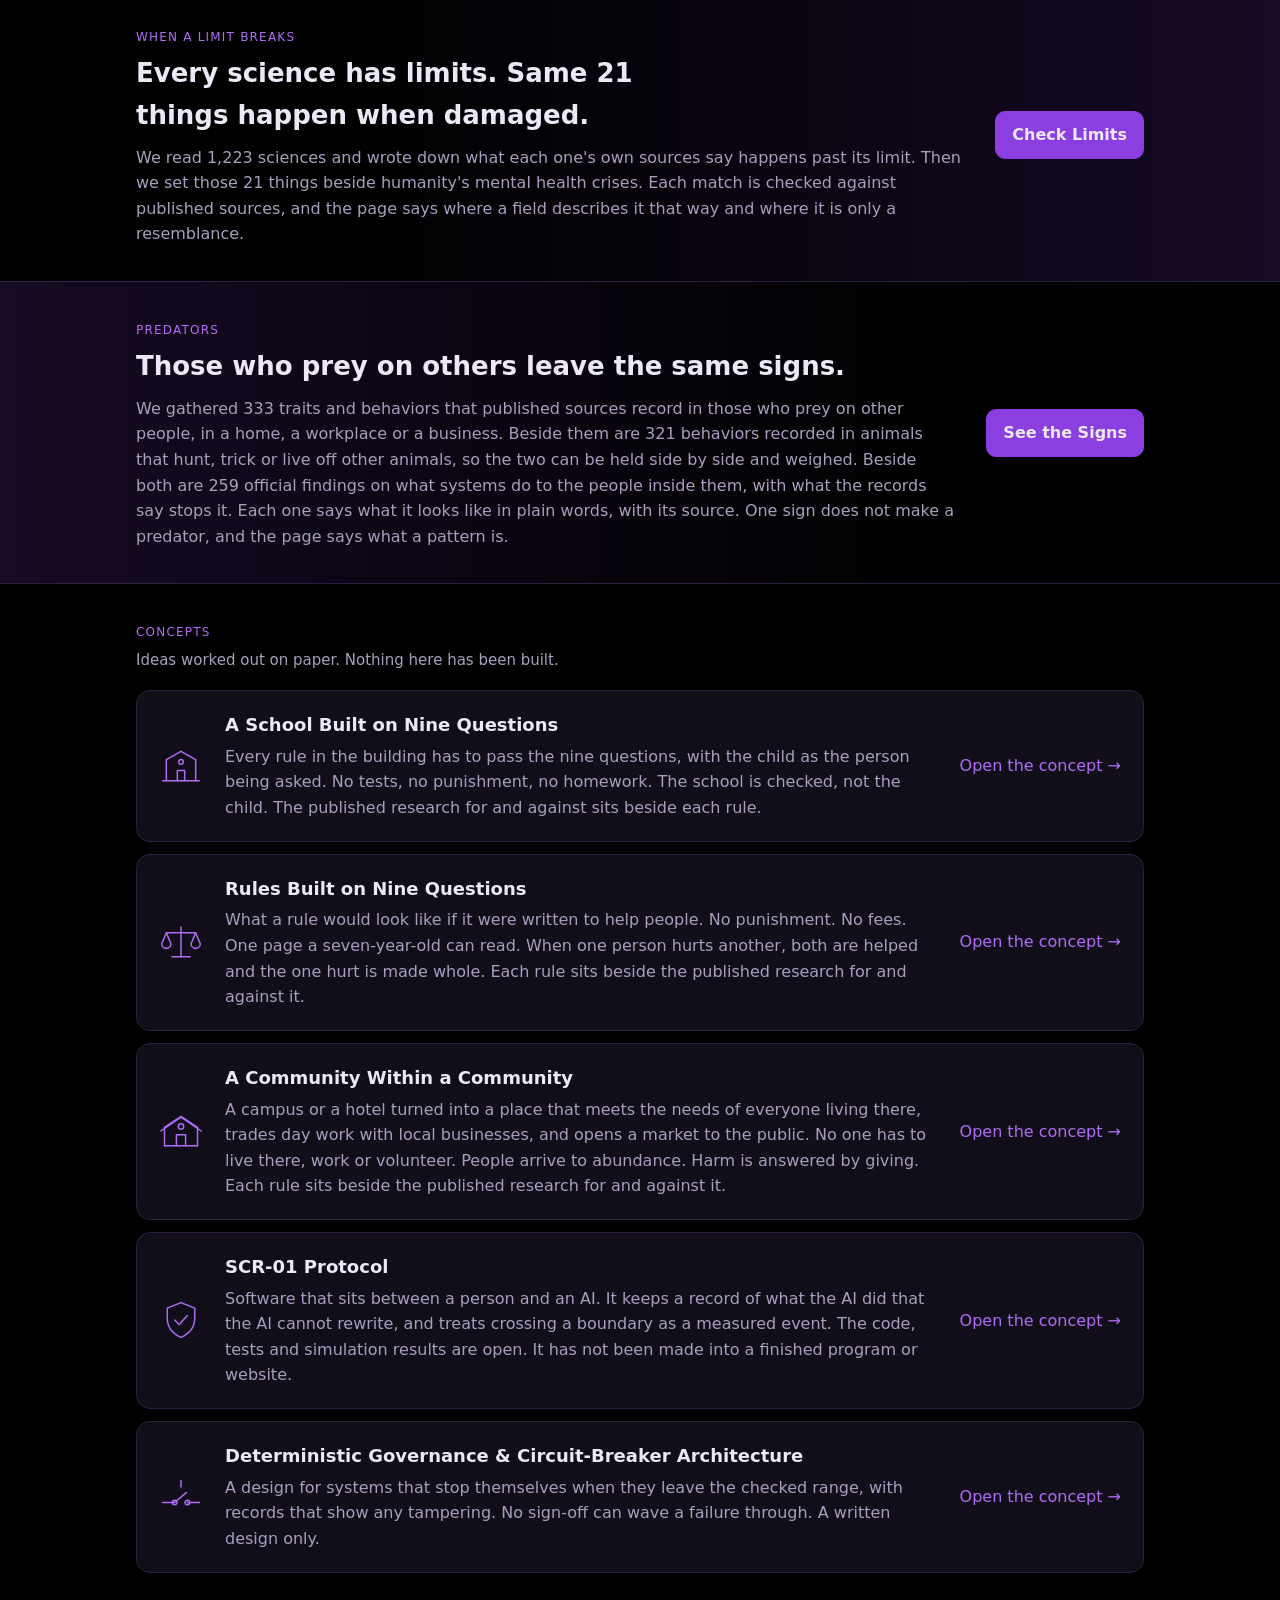
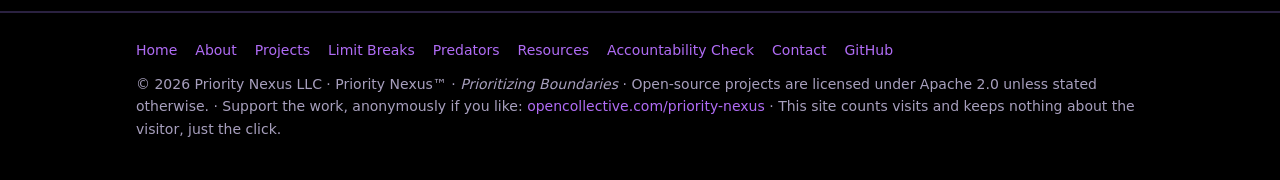
==== commit 6a577e14: "Home page: quote removed Co-Authored-By: Claude Fable 5.2 <noreply@anthropic.com>" ====
--- a/index.html
+++ b/index.html
@@ -29,11 +29,6 @@
     <p class="inspired" style="margin:18px auto 0;max-width:640px;font-size:14px;color:#cfc6e6">Inspired by <a href="https://nonviolentcommunication.com/product/nvc/" target="_blank" rel="noopener"><i>Nonviolent Communication</i></a>, by Marshall B. Rosenberg. At libraries &middot; <a href="https://nonviolentcommunication.com/resources/handouts-and-learning-materials/" target="_blank" rel="noopener">free handouts</a></p>
   </div>
 </header>
-<!-- her quote, home page only (Josie 2026-11-18) -->
-<figure class="homequote" style="margin:0;padding:34px 16px 6px;text-align:center">
-  <blockquote style="margin:0 auto;max-width:680px;font-family:Georgia,serif;font-style:italic;font-size:clamp(18px,2.6vw,23px);line-height:1.5;color:#ece8f5">&ldquo;Be still and silent, my child. Give me, a man, your hand and allow me to guide you to salvation.&rdquo;</blockquote>
-  <figcaption style="margin-top:10px;font-size:14px;letter-spacing:.06em;color:#a79fbd">&mdash; God and Government</figcaption>
-</figure>
 <div class="today"><div class="wrap"><b>Today&rsquo;s reports:</b> <a href="/PRIGH-Sky/sky.html?report=1#ENT_PRECIGEN_INC">Precigen, Inc.</a> &middot; <a href="/PRIGH-Sky/sky.html?report=1#ENT_SBA_COMMUNICATIONS_CORP">Sba Communications Corp</a> &middot; <a href="/PRIGH-Sky/sky.html?report=1#ENT_SIMON_PROPERTY_GROUP_INC">Simon Property Group Inc</a> &middot; <a href="/PRIGH-Sky/sky.html?report=1#ENT_TUTOR_PERINI_CORP">Tutor Perini Corp</a> &middot; <a href="/PRIGH-Sky/sky.html?report=1#ENT_V_F_CORP">V F Corp</a> &middot; <a class="all" href="/reports/">all reports</a></div></div>
 <div class="after"><svg class="fric" viewBox="0 0 1200 220" preserveAspectRatio="none" aria-hidden="true" focusable="false"><defs><linearGradient id="fl" gradientUnits="userSpaceOnUse" x1="0" x2="610"><stop offset="0" stop-color="#b06cf5" stop-opacity=".75"/><stop offset=".8" stop-color="#b06cf5" stop-opacity=".75"/><stop offset="1" stop-color="#b06cf5" stop-opacity="0"/></linearGradient><linearGradient id="fr" gradientUnits="userSpaceOnUse" x1="640" x2="900"><stop offset="0" stop-color="#e2735e" stop-opacity="0"/><stop offset=".3" stop-color="#e2735e" stop-opacity=".8"/><stop offset="1" stop-color="#e2735e" stop-opacity=".8"/></linearGradient></defs><g class="flow" fill="none" stroke="url(#fl)" stroke-width="2"><path d="M0,26 C150,26 215,89 300,89 S455,26 610,26"/><path d="M0,54 C150,54 215,96 300,96 S455,54 610,54"/><path d="M0,82 C150,82 215,103 300,103 S455,82 610,82"/><path d="M0,110 C150,110 215,110 300,110 S455,110 610,110"/><path d="M0,138 C150,138 215,117 300,117 S455,138 610,138"/><path d="M0,166 C150,166 215,124 300,124 S455,166 610,166"/><path d="M0,194 C150,194 215,131 300,131 S455,194 610,194"/></g><g fill="#b06cf5" opacity=".7"><rect x="296" y="0" width="8" height="78"/><rect x="296" y="142" width="8" height="78"/></g><g class="stuck" fill="none" stroke="url(#fr)" stroke-width="2"><path d="M640,71 C715,71 745,17 806,17 q9,-10 18,0 t16,0 t14,0 t12,0 t10,0 t8,0 t6,0"/><path d="M640,84 C715,84 745,48 806,48 q9,-10 18,0 t16,0 t14,0 t12,0 t10,0 t8,0 t6,0"/><path d="M640,97 C715,97 745,79 806,79 q9,-10 18,0 t16,0 t14,0 t12,0 t10,0 t8,0 t6,0"/><path d="M640,110 C715,110 745,110 806,110 q9,-10 18,0 t16,0 t14,0 t12,0 t10,0 t8,0 t6,0"/><path d="M640,123 C715,123 745,141 806,141 q9,-10 18,0 t16,0 t14,0 t12,0 t10,0 t8,0 t6,0"/><path d="M640,136 C715,136 745,172 806,172 q9,-10 18,0 t16,0 t14,0 t12,0 t10,0 t8,0 t6,0"/><path d="M640,149 C715,149 745,203 806,203 q9,-10 18,0 t16,0 t14,0 t12,0 t10,0 t8,0 t6,0"/></g><rect x="900" y="0" width="12" height="220" fill="#e2735e" opacity=".7"/></svg><span class="fl a">Positive friction: a door</span><span class="fl b">Negative friction: a wall</span><div class="wrap">
   <p class="lead">Every system that acts on you draws a line: a law, a company, an AI, a study, a machine. Most of those lines are invisible until you hit one. We make them visible, and we show where you can push back.</p>
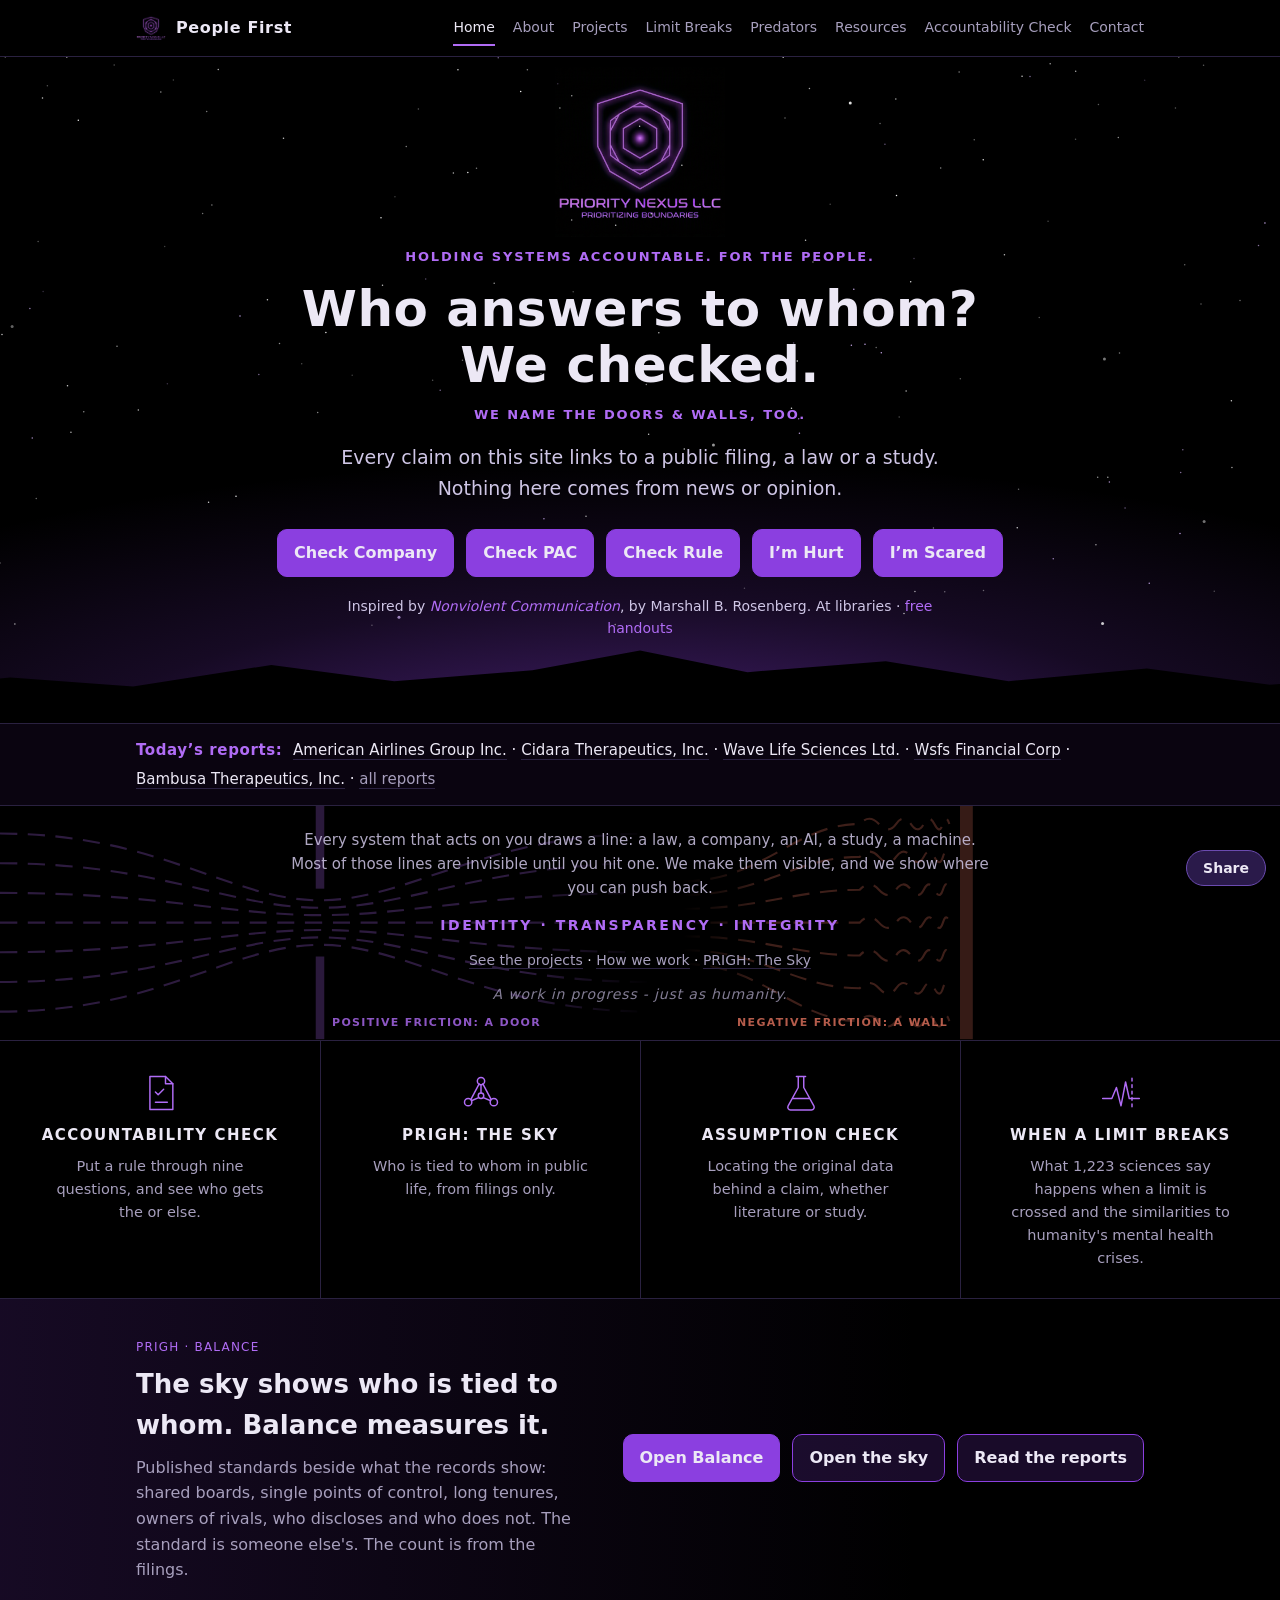
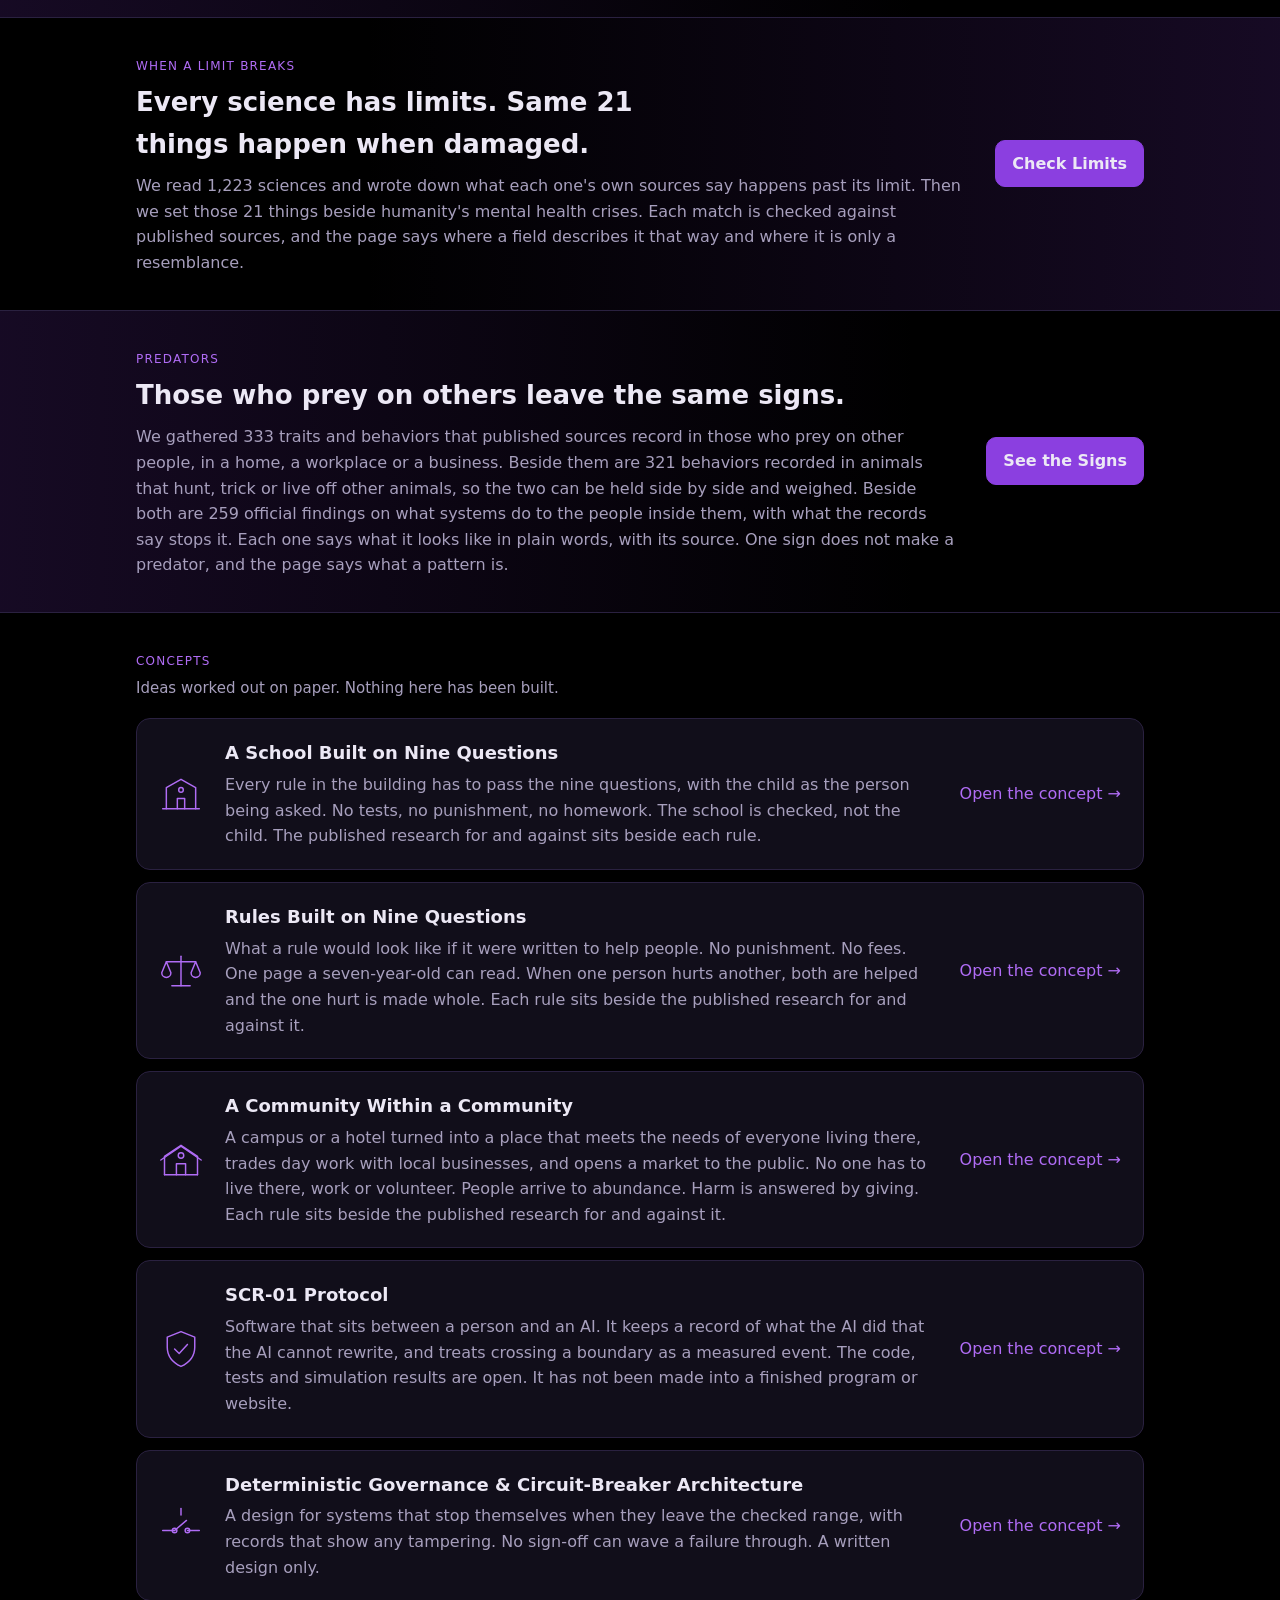
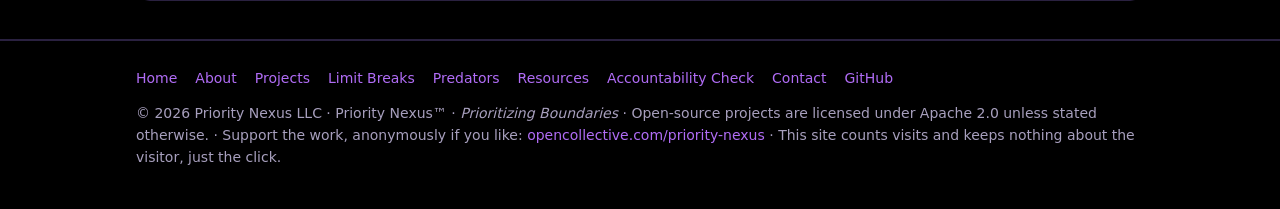
==== commit 2d51eda9: "Reports: today's list 2026-11-24 Co-Authored-By: Claude Fable 5.2 <noreply@anthropic.com>" ====
--- a/index.html
+++ b/index.html
@@ -29,7 +29,7 @@
     <p class="inspired" style="margin:18px auto 0;max-width:640px;font-size:14px;color:#cfc6e6">Inspired by <a href="https://nonviolentcommunication.com/product/nvc/" target="_blank" rel="noopener"><i>Nonviolent Communication</i></a>, by Marshall B. Rosenberg. At libraries &middot; <a href="https://nonviolentcommunication.com/resources/handouts-and-learning-materials/" target="_blank" rel="noopener">free handouts</a></p>
   </div>
 </header>
-<div class="today"><div class="wrap"><b>Today&rsquo;s reports:</b> <a href="/PRIGH-Sky/sky.html?report=1#ENT_PRECIGEN_INC">Precigen, Inc.</a> &middot; <a href="/PRIGH-Sky/sky.html?report=1#ENT_SBA_COMMUNICATIONS_CORP">Sba Communications Corp</a> &middot; <a href="/PRIGH-Sky/sky.html?report=1#ENT_SIMON_PROPERTY_GROUP_INC">Simon Property Group Inc</a> &middot; <a href="/PRIGH-Sky/sky.html?report=1#ENT_TUTOR_PERINI_CORP">Tutor Perini Corp</a> &middot; <a href="/PRIGH-Sky/sky.html?report=1#ENT_V_F_CORP">V F Corp</a> &middot; <a class="all" href="/reports/">all reports</a></div></div>
+<div class="today"><div class="wrap"><b>Today&rsquo;s reports:</b> <a href="/PRIGH-Sky/sky.html?report=1#ENT_AMERICAN_AIRLINES_GROUP_INC">American Airlines Group Inc.</a> &middot; <a href="/PRIGH-Sky/sky.html?report=1#ENT_CIDARA_THERAPEUTICS_INC">Cidara Therapeutics, Inc.</a> &middot; <a href="/PRIGH-Sky/sky.html?report=1#ENT_WAVE_LIFE_SCIENCES_LTD">Wave Life Sciences Ltd.</a> &middot; <a href="/PRIGH-Sky/sky.html?report=1#ENT_WSFS_FINANCIAL_CORP">Wsfs Financial Corp</a> &middot; <a href="/PRIGH-Sky/sky.html?report=1#ENT_BAMBUSA_THERAPEUTICS_INC">Bambusa Therapeutics, Inc.</a> &middot; <a class="all" href="/reports/">all reports</a></div></div>
 <div class="after"><svg class="fric" viewBox="0 0 1200 220" preserveAspectRatio="none" aria-hidden="true" focusable="false"><defs><linearGradient id="fl" gradientUnits="userSpaceOnUse" x1="0" x2="610"><stop offset="0" stop-color="#b06cf5" stop-opacity=".75"/><stop offset=".8" stop-color="#b06cf5" stop-opacity=".75"/><stop offset="1" stop-color="#b06cf5" stop-opacity="0"/></linearGradient><linearGradient id="fr" gradientUnits="userSpaceOnUse" x1="640" x2="900"><stop offset="0" stop-color="#e2735e" stop-opacity="0"/><stop offset=".3" stop-color="#e2735e" stop-opacity=".8"/><stop offset="1" stop-color="#e2735e" stop-opacity=".8"/></linearGradient></defs><g class="flow" fill="none" stroke="url(#fl)" stroke-width="2"><path d="M0,26 C150,26 215,89 300,89 S455,26 610,26"/><path d="M0,54 C150,54 215,96 300,96 S455,54 610,54"/><path d="M0,82 C150,82 215,103 300,103 S455,82 610,82"/><path d="M0,110 C150,110 215,110 300,110 S455,110 610,110"/><path d="M0,138 C150,138 215,117 300,117 S455,138 610,138"/><path d="M0,166 C150,166 215,124 300,124 S455,166 610,166"/><path d="M0,194 C150,194 215,131 300,131 S455,194 610,194"/></g><g fill="#b06cf5" opacity=".7"><rect x="296" y="0" width="8" height="78"/><rect x="296" y="142" width="8" height="78"/></g><g class="stuck" fill="none" stroke="url(#fr)" stroke-width="2"><path d="M640,71 C715,71 745,17 806,17 q9,-10 18,0 t16,0 t14,0 t12,0 t10,0 t8,0 t6,0"/><path d="M640,84 C715,84 745,48 806,48 q9,-10 18,0 t16,0 t14,0 t12,0 t10,0 t8,0 t6,0"/><path d="M640,97 C715,97 745,79 806,79 q9,-10 18,0 t16,0 t14,0 t12,0 t10,0 t8,0 t6,0"/><path d="M640,110 C715,110 745,110 806,110 q9,-10 18,0 t16,0 t14,0 t12,0 t10,0 t8,0 t6,0"/><path d="M640,123 C715,123 745,141 806,141 q9,-10 18,0 t16,0 t14,0 t12,0 t10,0 t8,0 t6,0"/><path d="M640,136 C715,136 745,172 806,172 q9,-10 18,0 t16,0 t14,0 t12,0 t10,0 t8,0 t6,0"/><path d="M640,149 C715,149 745,203 806,203 q9,-10 18,0 t16,0 t14,0 t12,0 t10,0 t8,0 t6,0"/></g><rect x="900" y="0" width="12" height="220" fill="#e2735e" opacity=".7"/></svg><span class="fl a">Positive friction: a door</span><span class="fl b">Negative friction: a wall</span><div class="wrap">
   <p class="lead">Every system that acts on you draws a line: a law, a company, an AI, a study, a machine. Most of those lines are invisible until you hit one. We make them visible, and we show where you can push back.</p>
   <div class="cores-line">Identity · Transparency · Integrity</div>
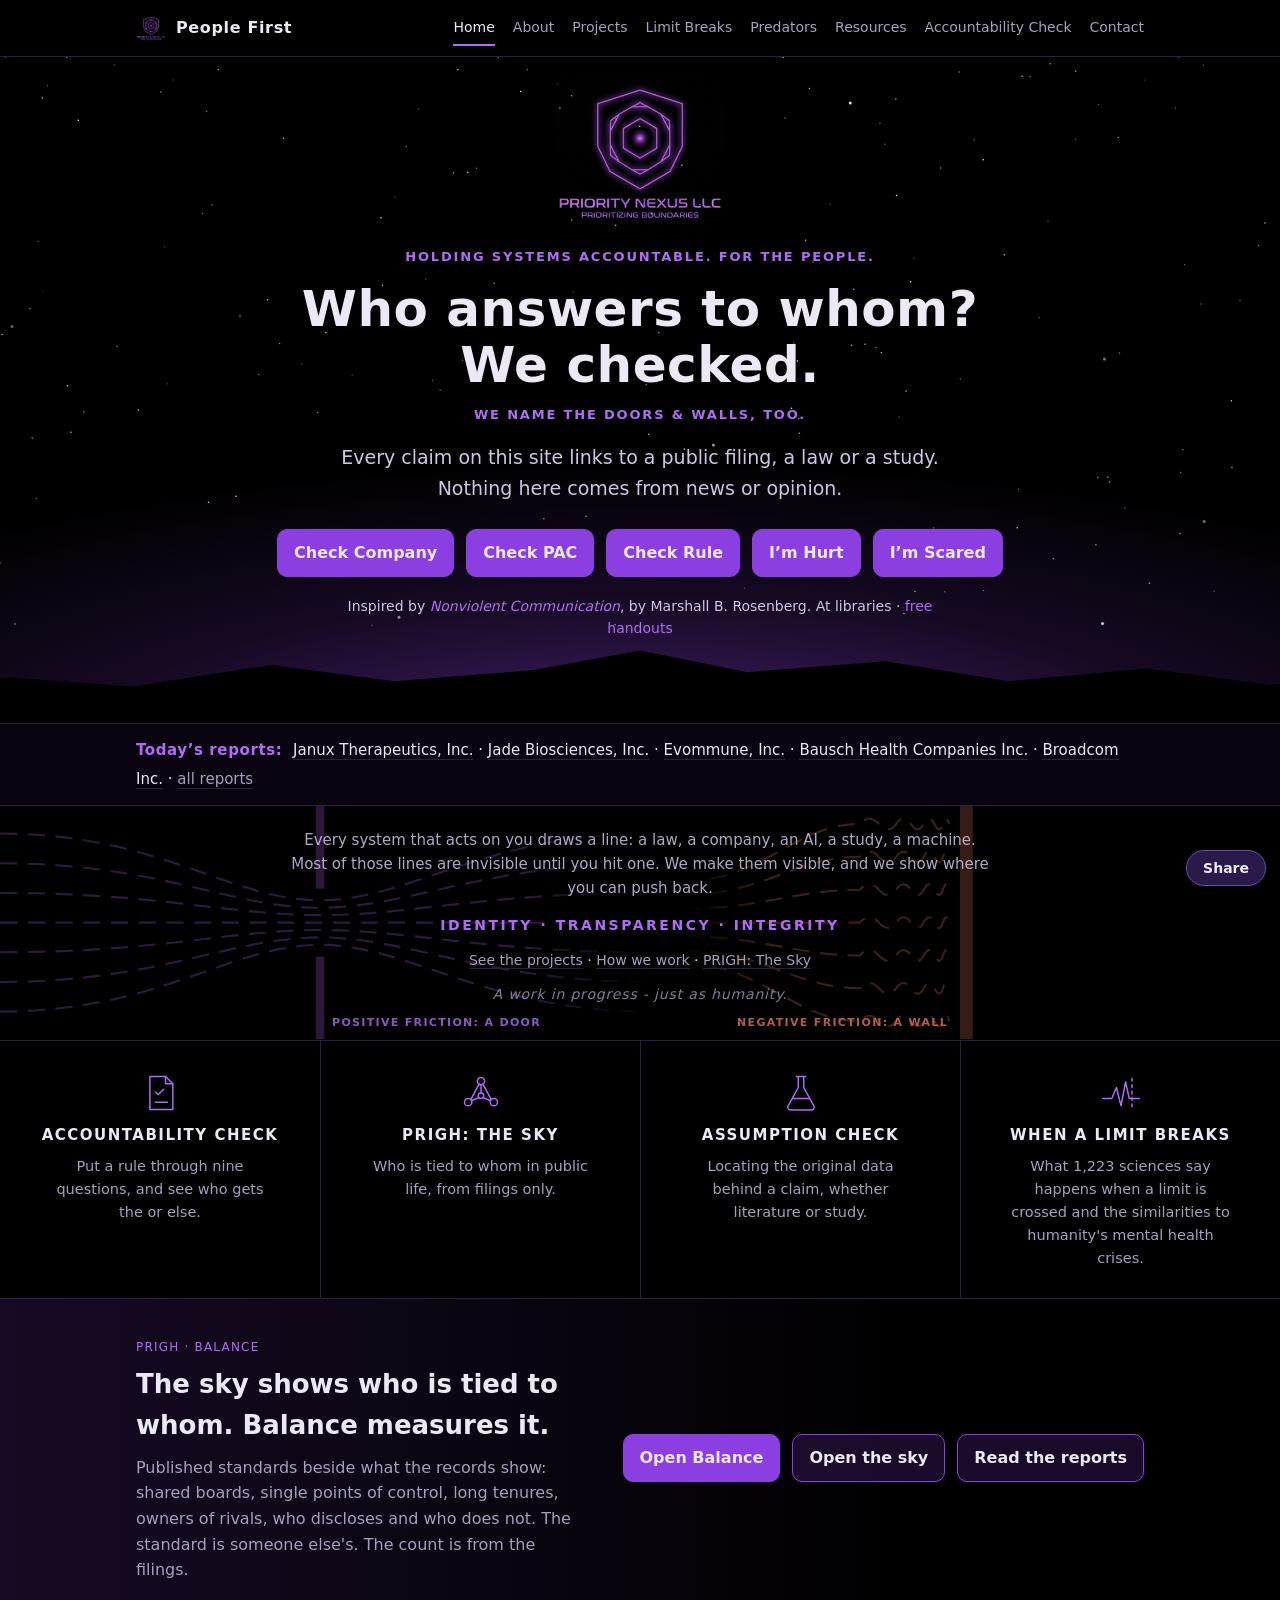
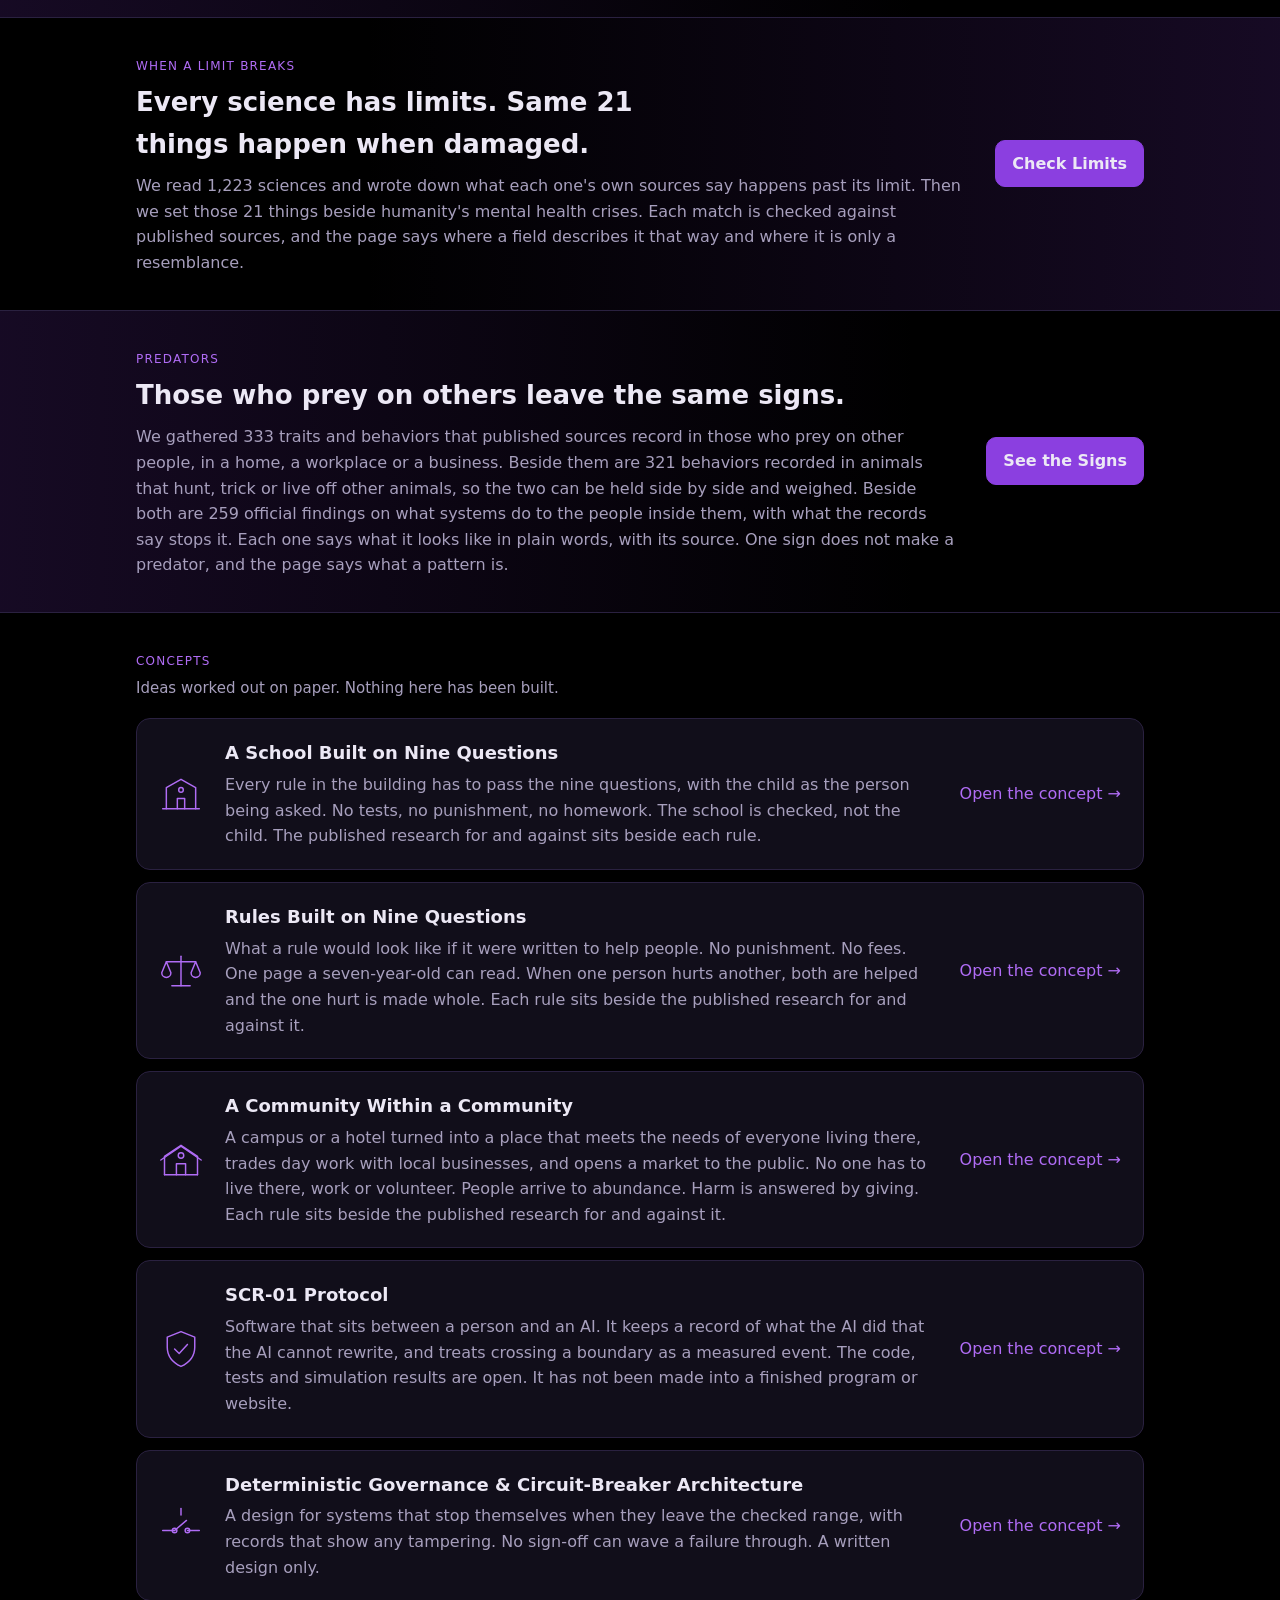
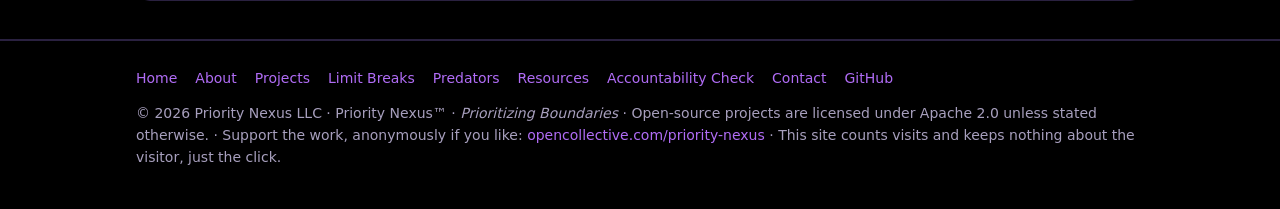
==== commit 45ca7b74: "Reports: today's list 2026-11-25 Co-Authored-By: Claude Fable 5.2 <noreply@anthropic.com>" ====
--- a/index.html
+++ b/index.html
@@ -29,7 +29,7 @@
     <p class="inspired" style="margin:18px auto 0;max-width:640px;font-size:14px;color:#cfc6e6">Inspired by <a href="https://nonviolentcommunication.com/product/nvc/" target="_blank" rel="noopener"><i>Nonviolent Communication</i></a>, by Marshall B. Rosenberg. At libraries &middot; <a href="https://nonviolentcommunication.com/resources/handouts-and-learning-materials/" target="_blank" rel="noopener">free handouts</a></p>
   </div>
 </header>
-<div class="today"><div class="wrap"><b>Today&rsquo;s reports:</b> <a href="/PRIGH-Sky/sky.html?report=1#ENT_AMERICAN_AIRLINES_GROUP_INC">American Airlines Group Inc.</a> &middot; <a href="/PRIGH-Sky/sky.html?report=1#ENT_CIDARA_THERAPEUTICS_INC">Cidara Therapeutics, Inc.</a> &middot; <a href="/PRIGH-Sky/sky.html?report=1#ENT_WAVE_LIFE_SCIENCES_LTD">Wave Life Sciences Ltd.</a> &middot; <a href="/PRIGH-Sky/sky.html?report=1#ENT_WSFS_FINANCIAL_CORP">Wsfs Financial Corp</a> &middot; <a href="/PRIGH-Sky/sky.html?report=1#ENT_BAMBUSA_THERAPEUTICS_INC">Bambusa Therapeutics, Inc.</a> &middot; <a class="all" href="/reports/">all reports</a></div></div>
+<div class="today"><div class="wrap"><b>Today&rsquo;s reports:</b> <a href="/PRIGH-Sky/sky.html?report=1#ENT_JANUX_THERAPEUTICS_INC">Janux Therapeutics, Inc.</a> &middot; <a href="/PRIGH-Sky/sky.html?report=1#ENT_JADE_BIOSCIENCES_INC">Jade Biosciences, Inc.</a> &middot; <a href="/PRIGH-Sky/sky.html?report=1#ENT_EVOMMUNE_INC">Evommune, Inc.</a> &middot; <a href="/PRIGH-Sky/sky.html?report=1#ENT_BAUSCH_HEALTH_COMPANIES_INC">Bausch Health Companies Inc.</a> &middot; <a href="/PRIGH-Sky/sky.html?report=1#ENT_BROADCOM_INC">Broadcom Inc.</a> &middot; <a class="all" href="/reports/">all reports</a></div></div>
 <div class="after"><svg class="fric" viewBox="0 0 1200 220" preserveAspectRatio="none" aria-hidden="true" focusable="false"><defs><linearGradient id="fl" gradientUnits="userSpaceOnUse" x1="0" x2="610"><stop offset="0" stop-color="#b06cf5" stop-opacity=".75"/><stop offset=".8" stop-color="#b06cf5" stop-opacity=".75"/><stop offset="1" stop-color="#b06cf5" stop-opacity="0"/></linearGradient><linearGradient id="fr" gradientUnits="userSpaceOnUse" x1="640" x2="900"><stop offset="0" stop-color="#e2735e" stop-opacity="0"/><stop offset=".3" stop-color="#e2735e" stop-opacity=".8"/><stop offset="1" stop-color="#e2735e" stop-opacity=".8"/></linearGradient></defs><g class="flow" fill="none" stroke="url(#fl)" stroke-width="2"><path d="M0,26 C150,26 215,89 300,89 S455,26 610,26"/><path d="M0,54 C150,54 215,96 300,96 S455,54 610,54"/><path d="M0,82 C150,82 215,103 300,103 S455,82 610,82"/><path d="M0,110 C150,110 215,110 300,110 S455,110 610,110"/><path d="M0,138 C150,138 215,117 300,117 S455,138 610,138"/><path d="M0,166 C150,166 215,124 300,124 S455,166 610,166"/><path d="M0,194 C150,194 215,131 300,131 S455,194 610,194"/></g><g fill="#b06cf5" opacity=".7"><rect x="296" y="0" width="8" height="78"/><rect x="296" y="142" width="8" height="78"/></g><g class="stuck" fill="none" stroke="url(#fr)" stroke-width="2"><path d="M640,71 C715,71 745,17 806,17 q9,-10 18,0 t16,0 t14,0 t12,0 t10,0 t8,0 t6,0"/><path d="M640,84 C715,84 745,48 806,48 q9,-10 18,0 t16,0 t14,0 t12,0 t10,0 t8,0 t6,0"/><path d="M640,97 C715,97 745,79 806,79 q9,-10 18,0 t16,0 t14,0 t12,0 t10,0 t8,0 t6,0"/><path d="M640,110 C715,110 745,110 806,110 q9,-10 18,0 t16,0 t14,0 t12,0 t10,0 t8,0 t6,0"/><path d="M640,123 C715,123 745,141 806,141 q9,-10 18,0 t16,0 t14,0 t12,0 t10,0 t8,0 t6,0"/><path d="M640,136 C715,136 745,172 806,172 q9,-10 18,0 t16,0 t14,0 t12,0 t10,0 t8,0 t6,0"/><path d="M640,149 C715,149 745,203 806,203 q9,-10 18,0 t16,0 t14,0 t12,0 t10,0 t8,0 t6,0"/></g><rect x="900" y="0" width="12" height="220" fill="#e2735e" opacity=".7"/></svg><span class="fl a">Positive friction: a door</span><span class="fl b">Negative friction: a wall</span><div class="wrap">
   <p class="lead">Every system that acts on you draws a line: a law, a company, an AI, a study, a machine. Most of those lines are invisible until you hit one. We make them visible, and we show where you can push back.</p>
   <div class="cores-line">Identity · Transparency · Integrity</div>
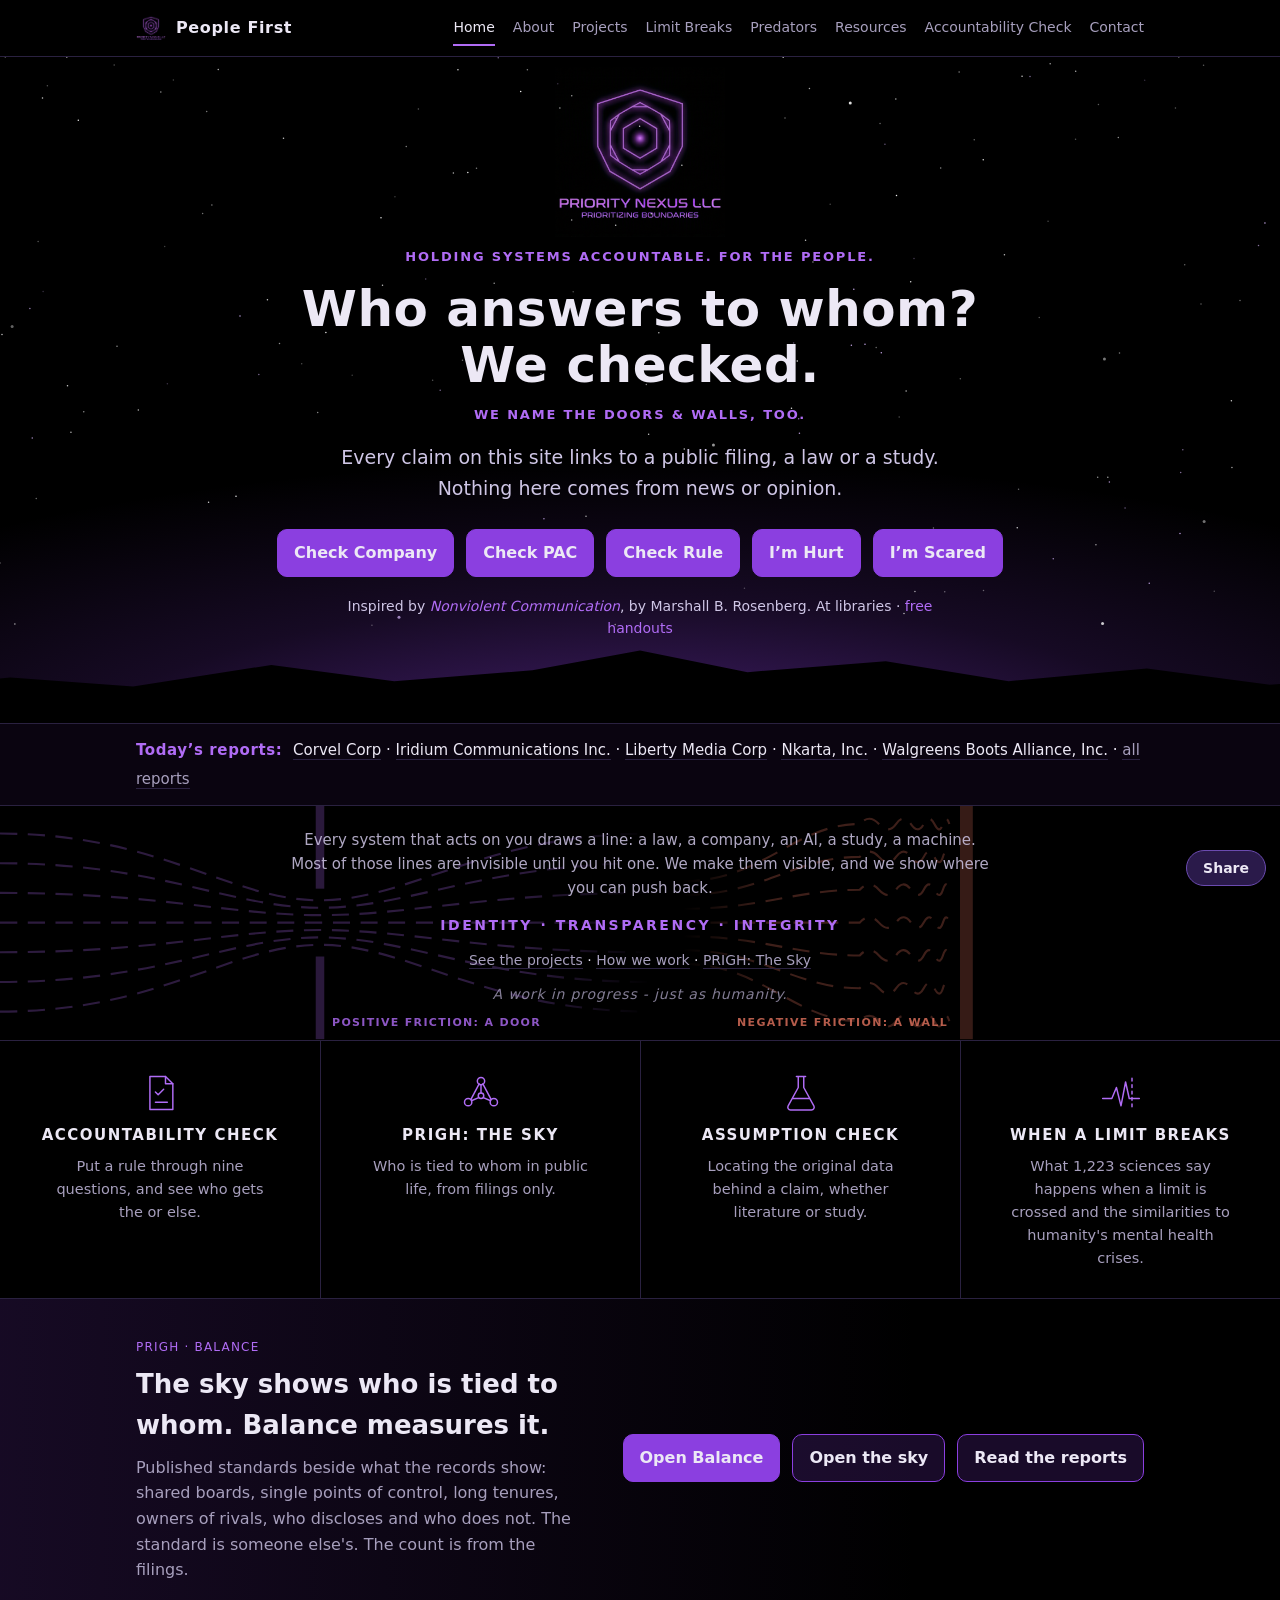
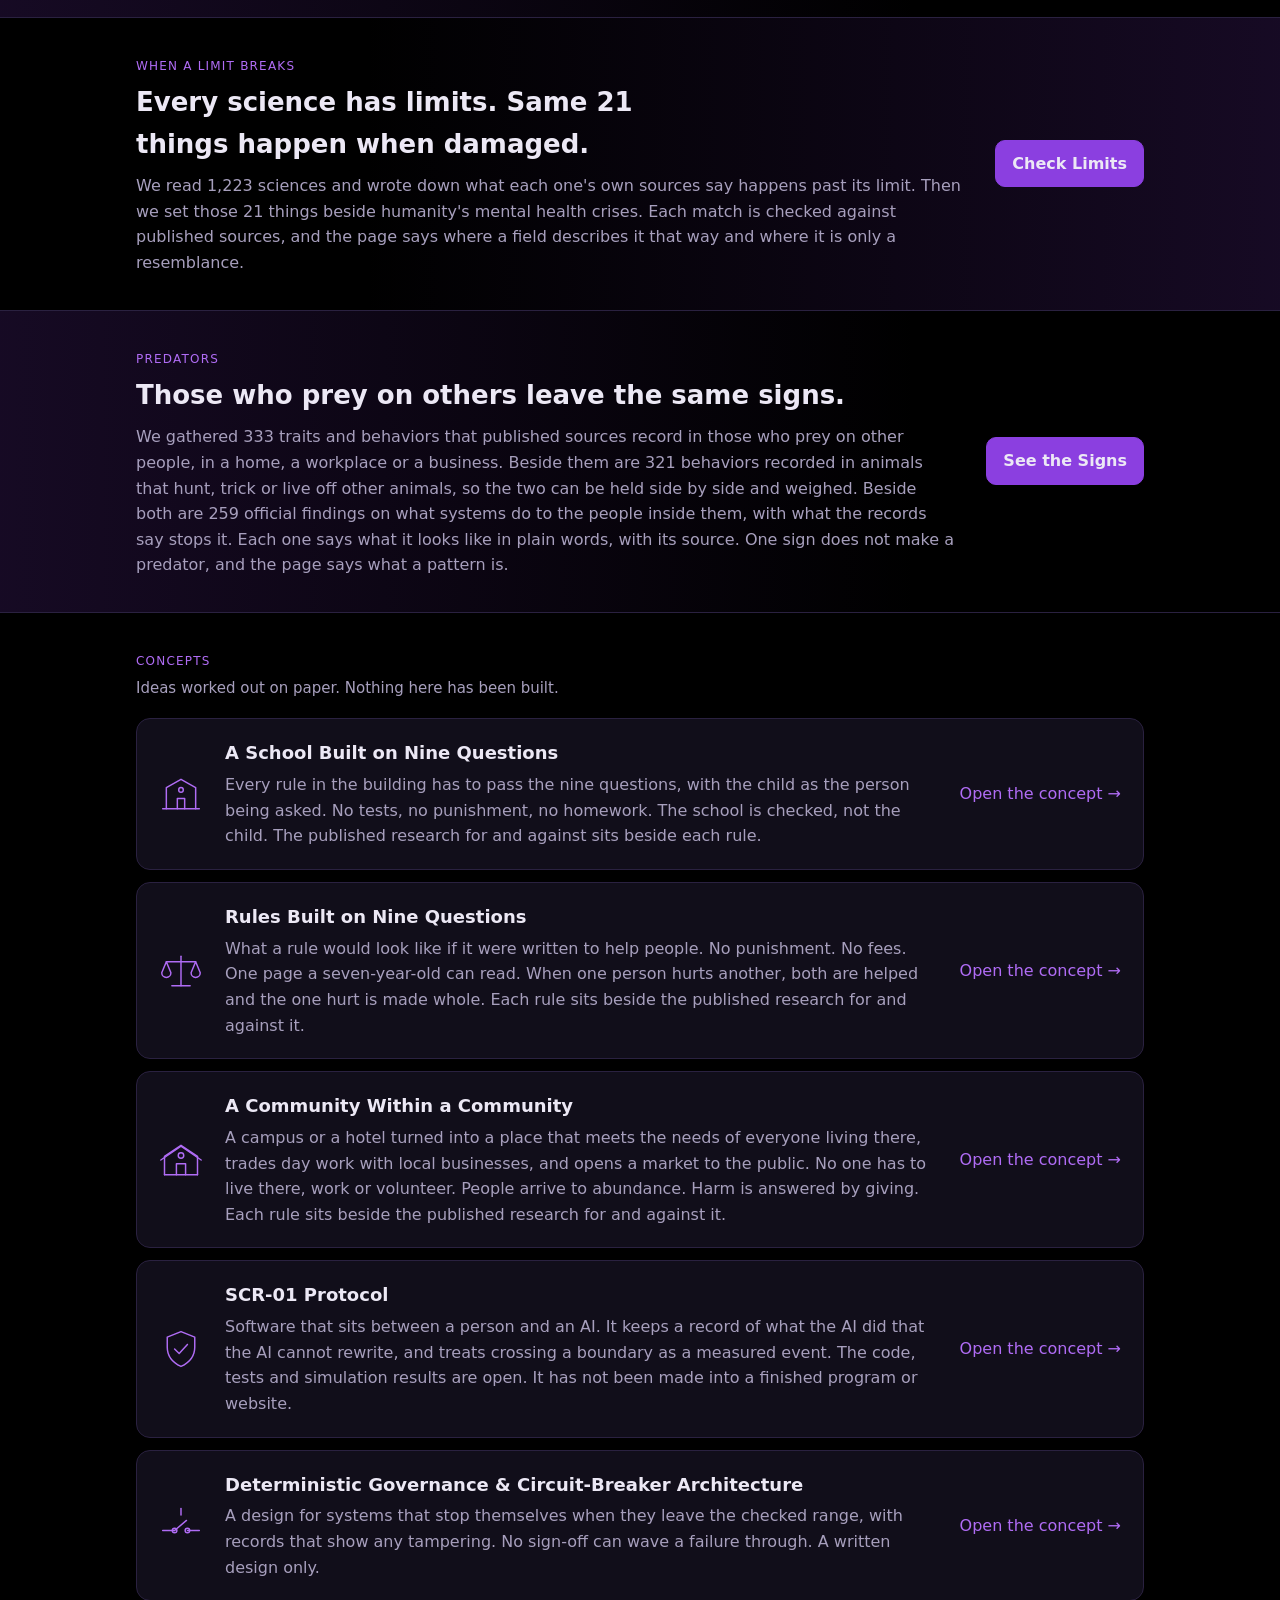
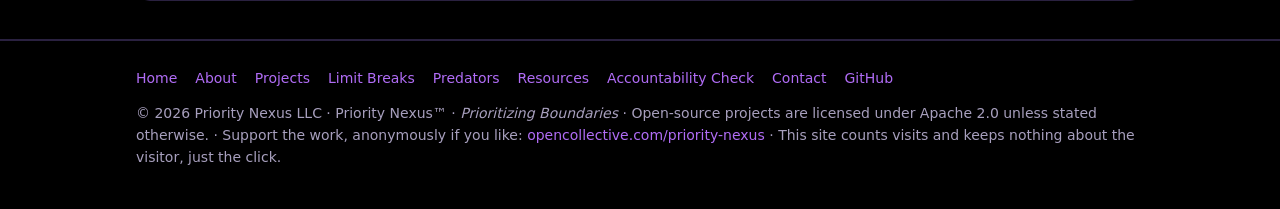
==== commit fb9fc43d: "Reports: today's list 2026-11-26 Co-Authored-By: Claude Fable 5.2 <noreply@anthropic.com>" ====
--- a/index.html
+++ b/index.html
@@ -29,7 +29,7 @@
     <p class="inspired" style="margin:18px auto 0;max-width:640px;font-size:14px;color:#cfc6e6">Inspired by <a href="https://nonviolentcommunication.com/product/nvc/" target="_blank" rel="noopener"><i>Nonviolent Communication</i></a>, by Marshall B. Rosenberg. At libraries &middot; <a href="https://nonviolentcommunication.com/resources/handouts-and-learning-materials/" target="_blank" rel="noopener">free handouts</a></p>
   </div>
 </header>
-<div class="today"><div class="wrap"><b>Today&rsquo;s reports:</b> <a href="/PRIGH-Sky/sky.html?report=1#ENT_JANUX_THERAPEUTICS_INC">Janux Therapeutics, Inc.</a> &middot; <a href="/PRIGH-Sky/sky.html?report=1#ENT_JADE_BIOSCIENCES_INC">Jade Biosciences, Inc.</a> &middot; <a href="/PRIGH-Sky/sky.html?report=1#ENT_EVOMMUNE_INC">Evommune, Inc.</a> &middot; <a href="/PRIGH-Sky/sky.html?report=1#ENT_BAUSCH_HEALTH_COMPANIES_INC">Bausch Health Companies Inc.</a> &middot; <a href="/PRIGH-Sky/sky.html?report=1#ENT_BROADCOM_INC">Broadcom Inc.</a> &middot; <a class="all" href="/reports/">all reports</a></div></div>
+<div class="today"><div class="wrap"><b>Today&rsquo;s reports:</b> <a href="/PRIGH-Sky/sky.html?report=1#ENT_CORVEL_CORP">Corvel Corp</a> &middot; <a href="/PRIGH-Sky/sky.html?report=1#ENT_IRIDIUM_COMMUNICATIONS_INC">Iridium Communications Inc.</a> &middot; <a href="/PRIGH-Sky/sky.html?report=1#ENT_LIBERTY_MEDIA_CORP">Liberty Media Corp</a> &middot; <a href="/PRIGH-Sky/sky.html?report=1#ENT_NKARTA_INC">Nkarta, Inc.</a> &middot; <a href="/PRIGH-Sky/sky.html?report=1#ENT_WALGREENS_BOOTS_ALLIANCE_INC">Walgreens Boots Alliance, Inc.</a> &middot; <a class="all" href="/reports/">all reports</a></div></div>
 <div class="after"><svg class="fric" viewBox="0 0 1200 220" preserveAspectRatio="none" aria-hidden="true" focusable="false"><defs><linearGradient id="fl" gradientUnits="userSpaceOnUse" x1="0" x2="610"><stop offset="0" stop-color="#b06cf5" stop-opacity=".75"/><stop offset=".8" stop-color="#b06cf5" stop-opacity=".75"/><stop offset="1" stop-color="#b06cf5" stop-opacity="0"/></linearGradient><linearGradient id="fr" gradientUnits="userSpaceOnUse" x1="640" x2="900"><stop offset="0" stop-color="#e2735e" stop-opacity="0"/><stop offset=".3" stop-color="#e2735e" stop-opacity=".8"/><stop offset="1" stop-color="#e2735e" stop-opacity=".8"/></linearGradient></defs><g class="flow" fill="none" stroke="url(#fl)" stroke-width="2"><path d="M0,26 C150,26 215,89 300,89 S455,26 610,26"/><path d="M0,54 C150,54 215,96 300,96 S455,54 610,54"/><path d="M0,82 C150,82 215,103 300,103 S455,82 610,82"/><path d="M0,110 C150,110 215,110 300,110 S455,110 610,110"/><path d="M0,138 C150,138 215,117 300,117 S455,138 610,138"/><path d="M0,166 C150,166 215,124 300,124 S455,166 610,166"/><path d="M0,194 C150,194 215,131 300,131 S455,194 610,194"/></g><g fill="#b06cf5" opacity=".7"><rect x="296" y="0" width="8" height="78"/><rect x="296" y="142" width="8" height="78"/></g><g class="stuck" fill="none" stroke="url(#fr)" stroke-width="2"><path d="M640,71 C715,71 745,17 806,17 q9,-10 18,0 t16,0 t14,0 t12,0 t10,0 t8,0 t6,0"/><path d="M640,84 C715,84 745,48 806,48 q9,-10 18,0 t16,0 t14,0 t12,0 t10,0 t8,0 t6,0"/><path d="M640,97 C715,97 745,79 806,79 q9,-10 18,0 t16,0 t14,0 t12,0 t10,0 t8,0 t6,0"/><path d="M640,110 C715,110 745,110 806,110 q9,-10 18,0 t16,0 t14,0 t12,0 t10,0 t8,0 t6,0"/><path d="M640,123 C715,123 745,141 806,141 q9,-10 18,0 t16,0 t14,0 t12,0 t10,0 t8,0 t6,0"/><path d="M640,136 C715,136 745,172 806,172 q9,-10 18,0 t16,0 t14,0 t12,0 t10,0 t8,0 t6,0"/><path d="M640,149 C715,149 745,203 806,203 q9,-10 18,0 t16,0 t14,0 t12,0 t10,0 t8,0 t6,0"/></g><rect x="900" y="0" width="12" height="220" fill="#e2735e" opacity=".7"/></svg><span class="fl a">Positive friction: a door</span><span class="fl b">Negative friction: a wall</span><div class="wrap">
   <p class="lead">Every system that acts on you draws a line: a law, a company, an AI, a study, a machine. Most of those lines are invisible until you hit one. We make them visible, and we show where you can push back.</p>
   <div class="cores-line">Identity · Transparency · Integrity</div>
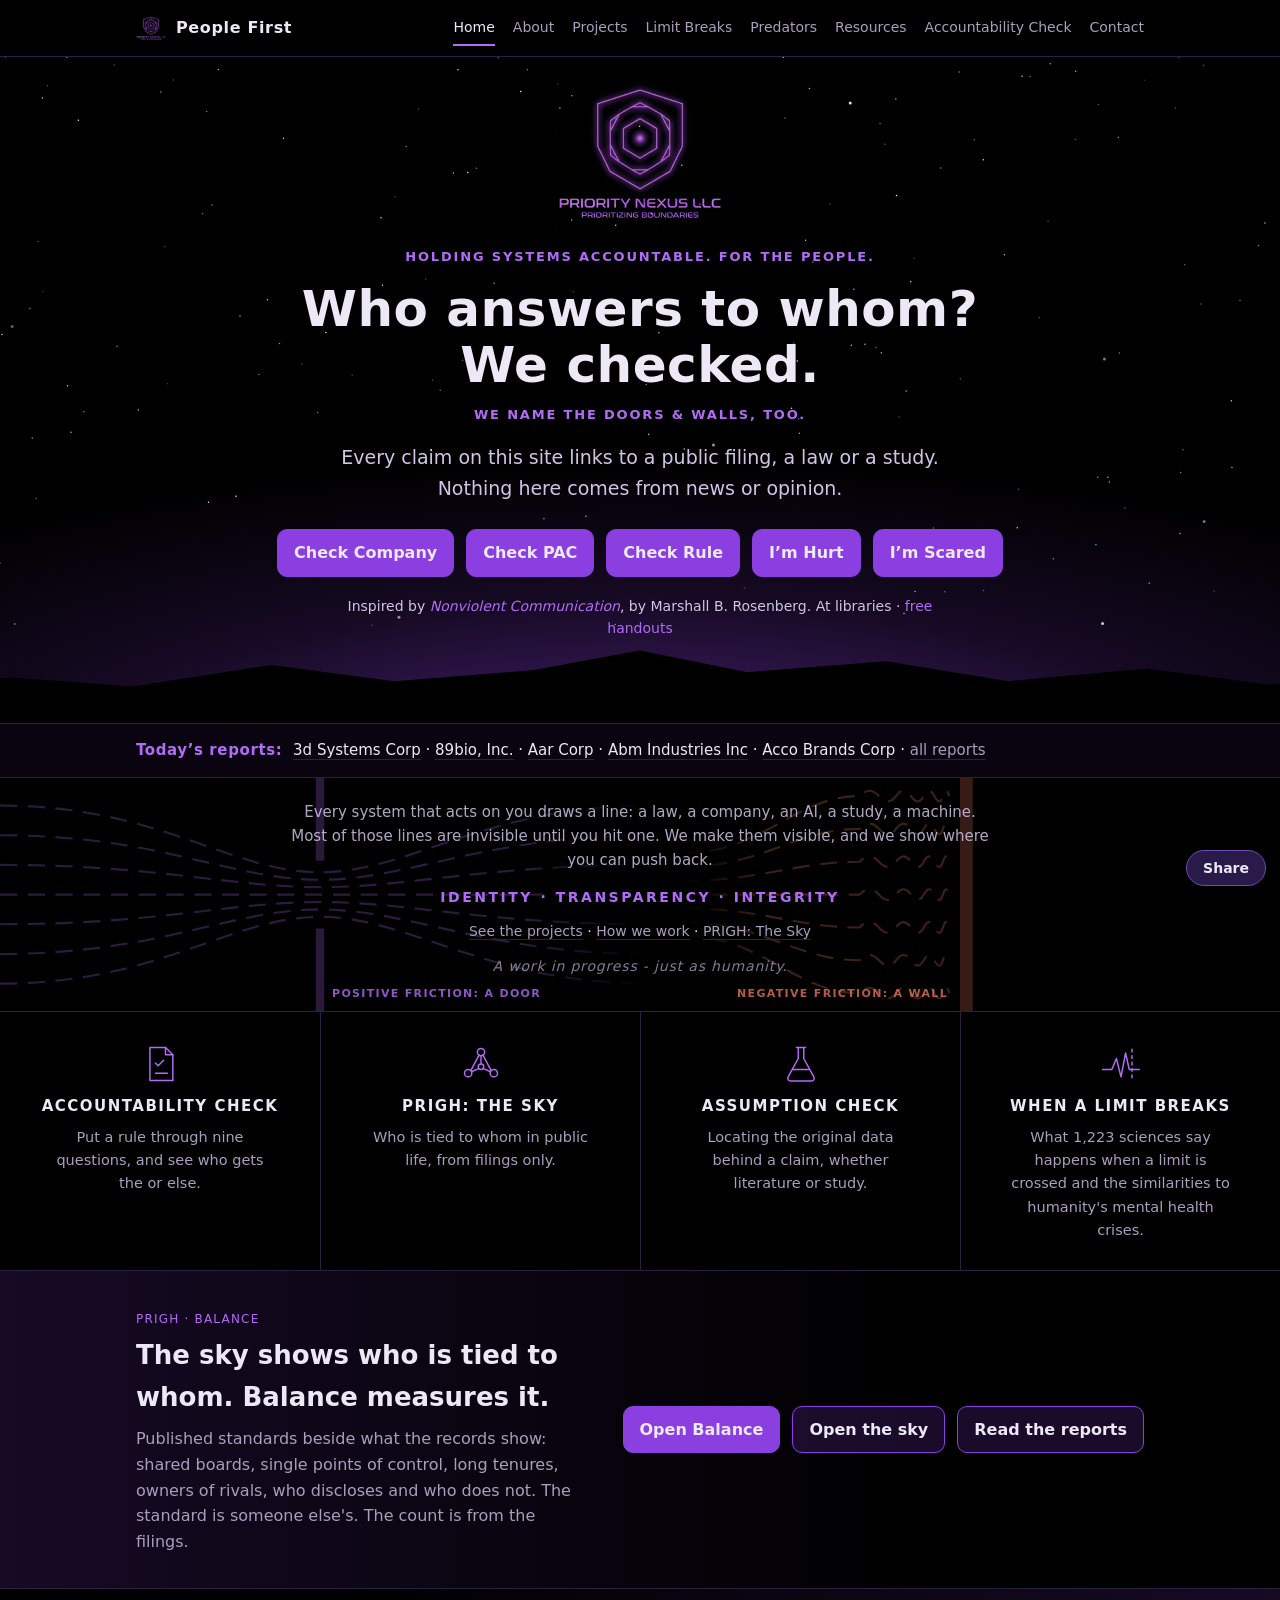
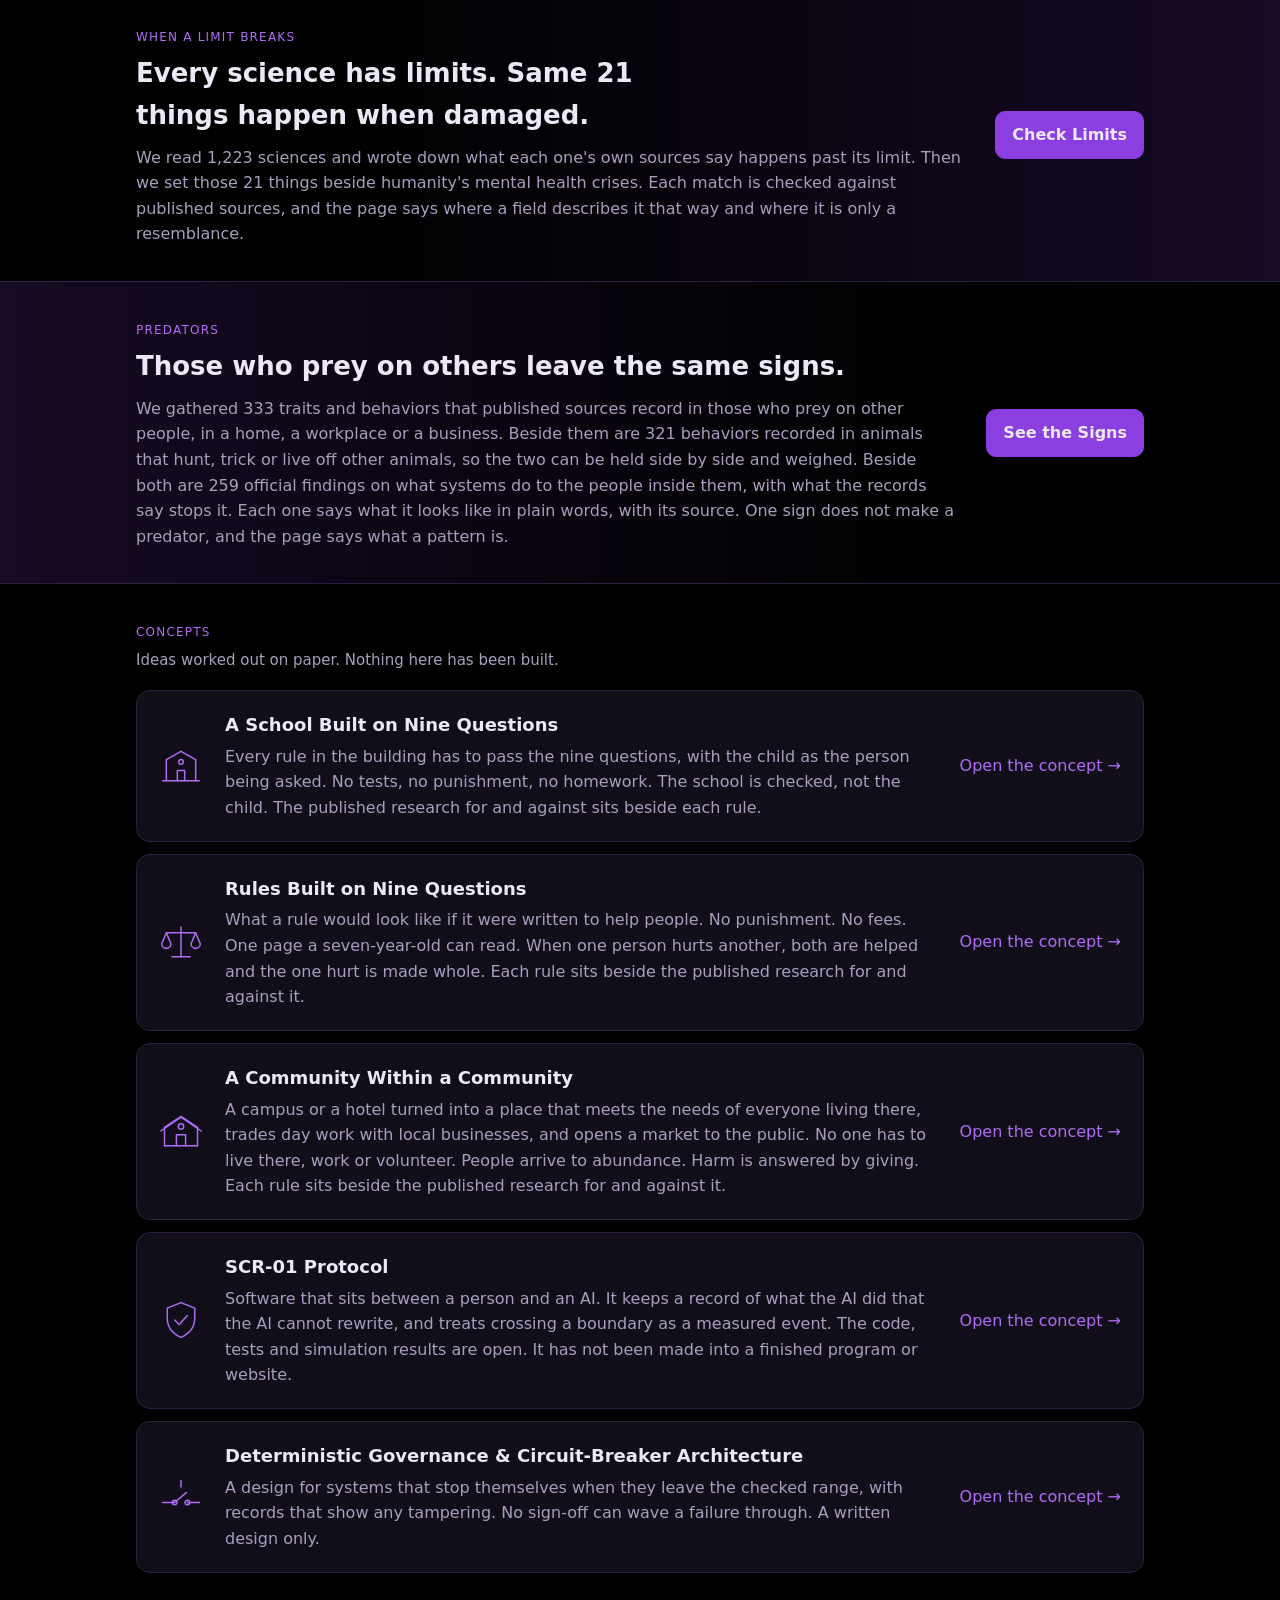
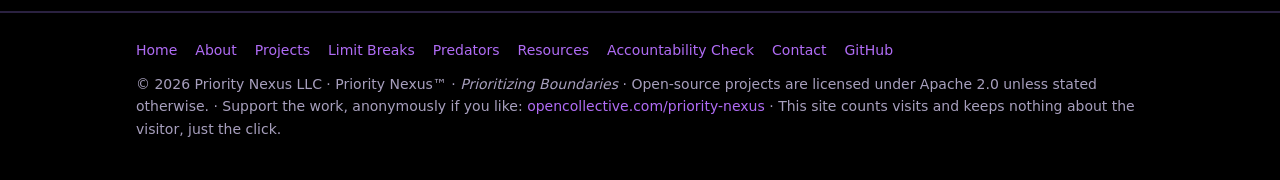
==== commit 1dbf686f: "Reports: today's list 2026-11-27 Co-Authored-By: Claude Fable 5.2 <noreply@anthropic.com>" ====
--- a/index.html
+++ b/index.html
@@ -29,7 +29,7 @@
     <p class="inspired" style="margin:18px auto 0;max-width:640px;font-size:14px;color:#cfc6e6">Inspired by <a href="https://nonviolentcommunication.com/product/nvc/" target="_blank" rel="noopener"><i>Nonviolent Communication</i></a>, by Marshall B. Rosenberg. At libraries &middot; <a href="https://nonviolentcommunication.com/resources/handouts-and-learning-materials/" target="_blank" rel="noopener">free handouts</a></p>
   </div>
 </header>
-<div class="today"><div class="wrap"><b>Today&rsquo;s reports:</b> <a href="/PRIGH-Sky/sky.html?report=1#ENT_CORVEL_CORP">Corvel Corp</a> &middot; <a href="/PRIGH-Sky/sky.html?report=1#ENT_IRIDIUM_COMMUNICATIONS_INC">Iridium Communications Inc.</a> &middot; <a href="/PRIGH-Sky/sky.html?report=1#ENT_LIBERTY_MEDIA_CORP">Liberty Media Corp</a> &middot; <a href="/PRIGH-Sky/sky.html?report=1#ENT_NKARTA_INC">Nkarta, Inc.</a> &middot; <a href="/PRIGH-Sky/sky.html?report=1#ENT_WALGREENS_BOOTS_ALLIANCE_INC">Walgreens Boots Alliance, Inc.</a> &middot; <a class="all" href="/reports/">all reports</a></div></div>
+<div class="today"><div class="wrap"><b>Today&rsquo;s reports:</b> <a href="/PRIGH-Sky/sky.html?report=1#ENT_3D_SYSTEMS_CORP">3d Systems Corp</a> &middot; <a href="/PRIGH-Sky/sky.html?report=1#ENT_89BIO_INC">89bio, Inc.</a> &middot; <a href="/PRIGH-Sky/sky.html?report=1#ENT_AAR_CORP">Aar Corp</a> &middot; <a href="/PRIGH-Sky/sky.html?report=1#ENT_ABM_INDUSTRIES_INC">Abm Industries Inc</a> &middot; <a href="/PRIGH-Sky/sky.html?report=1#ENT_ACCO_BRANDS_CORP">Acco Brands Corp</a> &middot; <a class="all" href="/reports/">all reports</a></div></div>
 <div class="after"><svg class="fric" viewBox="0 0 1200 220" preserveAspectRatio="none" aria-hidden="true" focusable="false"><defs><linearGradient id="fl" gradientUnits="userSpaceOnUse" x1="0" x2="610"><stop offset="0" stop-color="#b06cf5" stop-opacity=".75"/><stop offset=".8" stop-color="#b06cf5" stop-opacity=".75"/><stop offset="1" stop-color="#b06cf5" stop-opacity="0"/></linearGradient><linearGradient id="fr" gradientUnits="userSpaceOnUse" x1="640" x2="900"><stop offset="0" stop-color="#e2735e" stop-opacity="0"/><stop offset=".3" stop-color="#e2735e" stop-opacity=".8"/><stop offset="1" stop-color="#e2735e" stop-opacity=".8"/></linearGradient></defs><g class="flow" fill="none" stroke="url(#fl)" stroke-width="2"><path d="M0,26 C150,26 215,89 300,89 S455,26 610,26"/><path d="M0,54 C150,54 215,96 300,96 S455,54 610,54"/><path d="M0,82 C150,82 215,103 300,103 S455,82 610,82"/><path d="M0,110 C150,110 215,110 300,110 S455,110 610,110"/><path d="M0,138 C150,138 215,117 300,117 S455,138 610,138"/><path d="M0,166 C150,166 215,124 300,124 S455,166 610,166"/><path d="M0,194 C150,194 215,131 300,131 S455,194 610,194"/></g><g fill="#b06cf5" opacity=".7"><rect x="296" y="0" width="8" height="78"/><rect x="296" y="142" width="8" height="78"/></g><g class="stuck" fill="none" stroke="url(#fr)" stroke-width="2"><path d="M640,71 C715,71 745,17 806,17 q9,-10 18,0 t16,0 t14,0 t12,0 t10,0 t8,0 t6,0"/><path d="M640,84 C715,84 745,48 806,48 q9,-10 18,0 t16,0 t14,0 t12,0 t10,0 t8,0 t6,0"/><path d="M640,97 C715,97 745,79 806,79 q9,-10 18,0 t16,0 t14,0 t12,0 t10,0 t8,0 t6,0"/><path d="M640,110 C715,110 745,110 806,110 q9,-10 18,0 t16,0 t14,0 t12,0 t10,0 t8,0 t6,0"/><path d="M640,123 C715,123 745,141 806,141 q9,-10 18,0 t16,0 t14,0 t12,0 t10,0 t8,0 t6,0"/><path d="M640,136 C715,136 745,172 806,172 q9,-10 18,0 t16,0 t14,0 t12,0 t10,0 t8,0 t6,0"/><path d="M640,149 C715,149 745,203 806,203 q9,-10 18,0 t16,0 t14,0 t12,0 t10,0 t8,0 t6,0"/></g><rect x="900" y="0" width="12" height="220" fill="#e2735e" opacity=".7"/></svg><span class="fl a">Positive friction: a door</span><span class="fl b">Negative friction: a wall</span><div class="wrap">
   <p class="lead">Every system that acts on you draws a line: a law, a company, an AI, a study, a machine. Most of those lines are invisible until you hit one. We make them visible, and we show where you can push back.</p>
   <div class="cores-line">Identity · Transparency · Integrity</div>
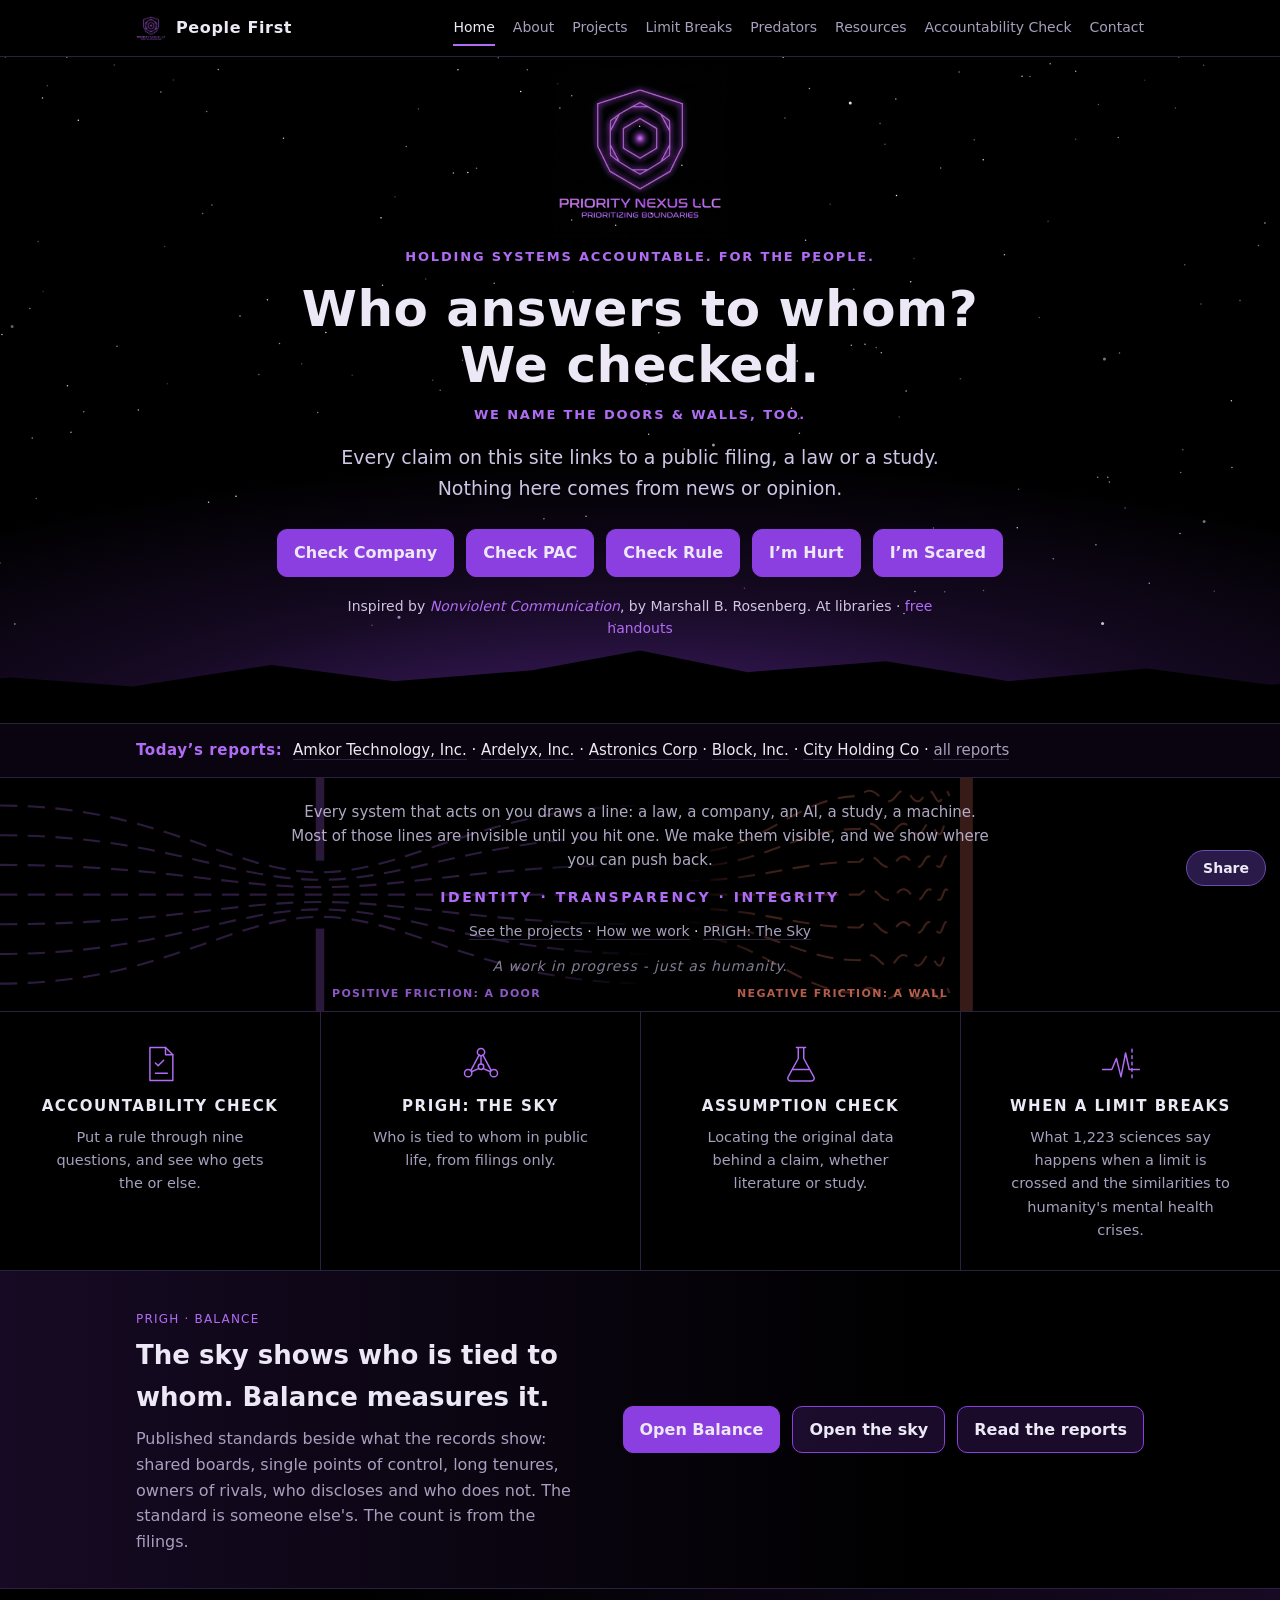
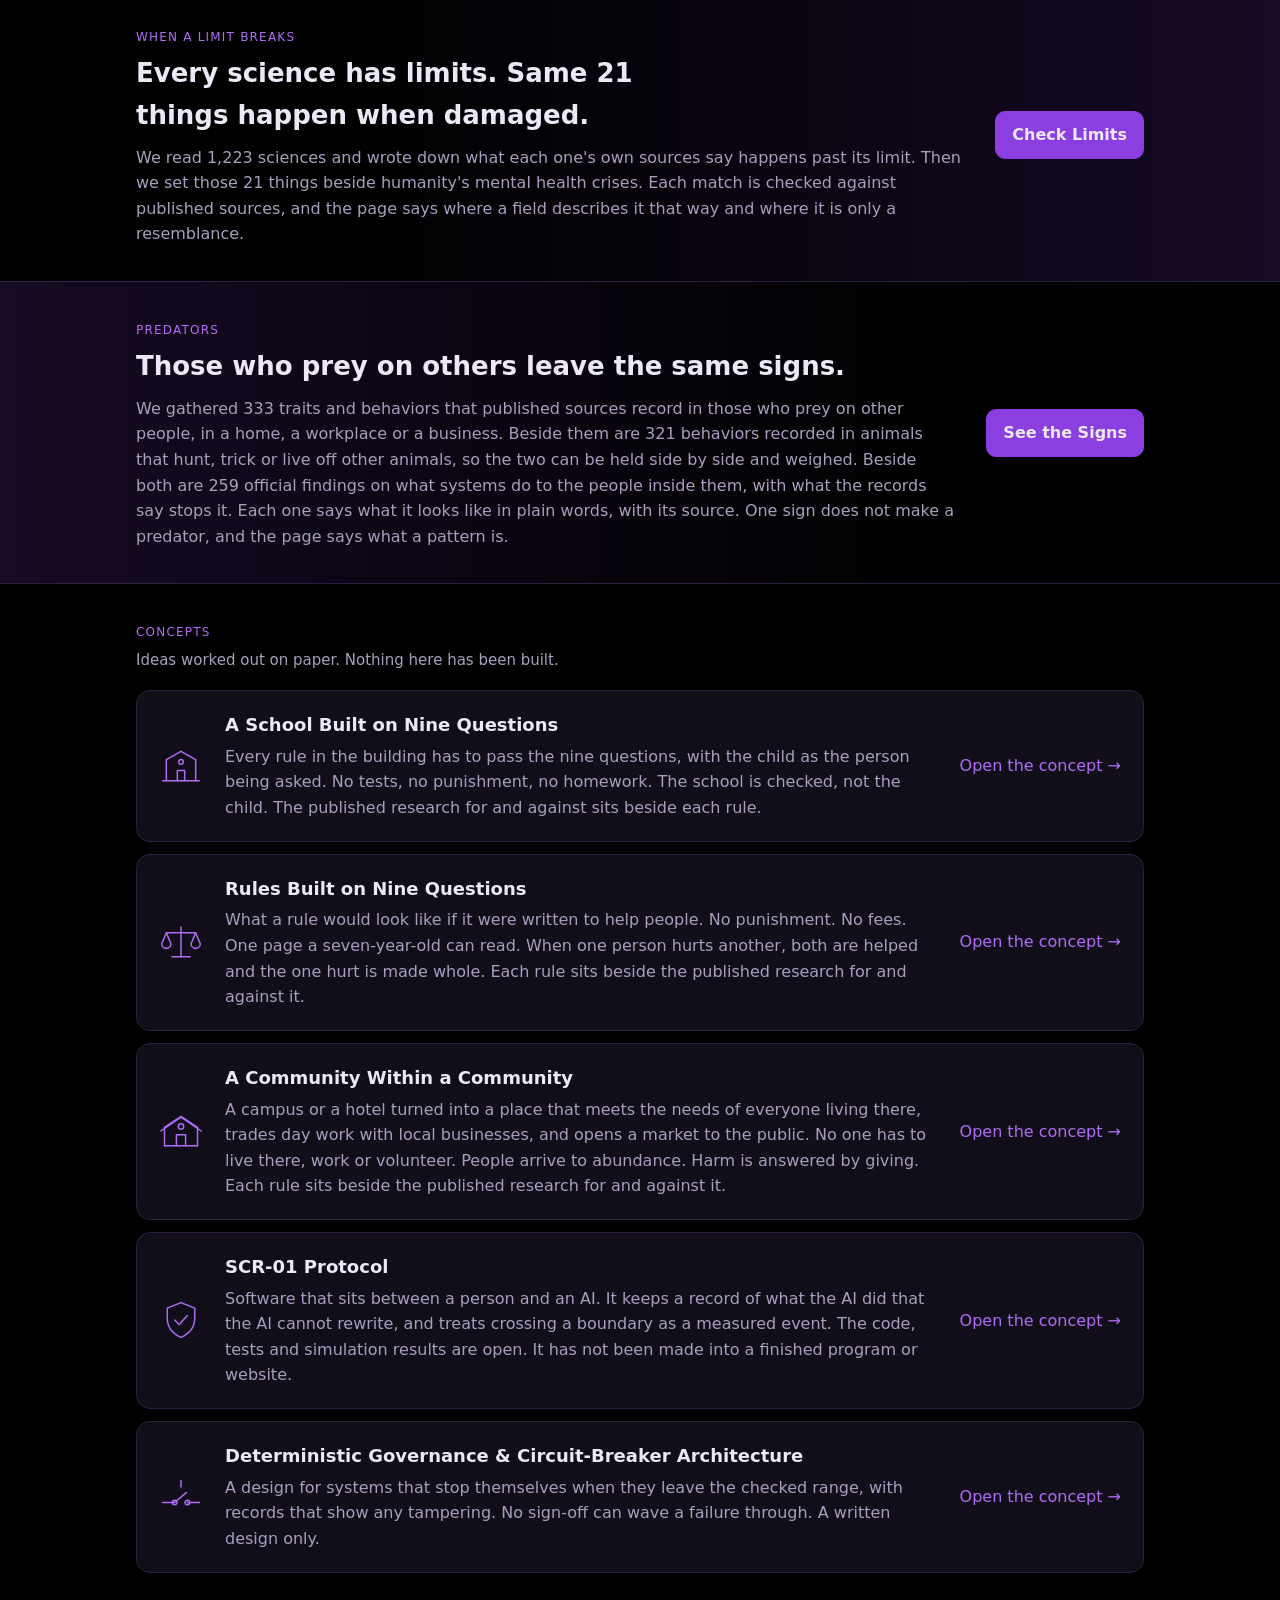
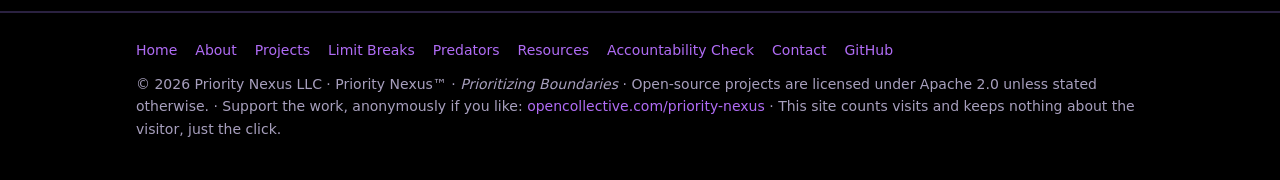
==== commit 03db6950: "Reports: today's list 2026-11-28 Co-Authored-By: Claude Fable 5.2 <noreply@anthropic.com>" ====
--- a/index.html
+++ b/index.html
@@ -29,7 +29,7 @@
     <p class="inspired" style="margin:18px auto 0;max-width:640px;font-size:14px;color:#cfc6e6">Inspired by <a href="https://nonviolentcommunication.com/product/nvc/" target="_blank" rel="noopener"><i>Nonviolent Communication</i></a>, by Marshall B. Rosenberg. At libraries &middot; <a href="https://nonviolentcommunication.com/resources/handouts-and-learning-materials/" target="_blank" rel="noopener">free handouts</a></p>
   </div>
 </header>
-<div class="today"><div class="wrap"><b>Today&rsquo;s reports:</b> <a href="/PRIGH-Sky/sky.html?report=1#ENT_3D_SYSTEMS_CORP">3d Systems Corp</a> &middot; <a href="/PRIGH-Sky/sky.html?report=1#ENT_89BIO_INC">89bio, Inc.</a> &middot; <a href="/PRIGH-Sky/sky.html?report=1#ENT_AAR_CORP">Aar Corp</a> &middot; <a href="/PRIGH-Sky/sky.html?report=1#ENT_ABM_INDUSTRIES_INC">Abm Industries Inc</a> &middot; <a href="/PRIGH-Sky/sky.html?report=1#ENT_ACCO_BRANDS_CORP">Acco Brands Corp</a> &middot; <a class="all" href="/reports/">all reports</a></div></div>
+<div class="today"><div class="wrap"><b>Today&rsquo;s reports:</b> <a href="/PRIGH-Sky/sky.html?report=1#ENT_AMKOR_TECHNOLOGY_INC">Amkor Technology, Inc.</a> &middot; <a href="/PRIGH-Sky/sky.html?report=1#ENT_ARDELYX_INC">Ardelyx, Inc.</a> &middot; <a href="/PRIGH-Sky/sky.html?report=1#ENT_ASTRONICS_CORP">Astronics Corp</a> &middot; <a href="/PRIGH-Sky/sky.html?report=1#ENT_BLOCK_INC">Block, Inc.</a> &middot; <a href="/PRIGH-Sky/sky.html?report=1#ENT_CITY_HOLDING_CO">City Holding Co</a> &middot; <a class="all" href="/reports/">all reports</a></div></div>
 <div class="after"><svg class="fric" viewBox="0 0 1200 220" preserveAspectRatio="none" aria-hidden="true" focusable="false"><defs><linearGradient id="fl" gradientUnits="userSpaceOnUse" x1="0" x2="610"><stop offset="0" stop-color="#b06cf5" stop-opacity=".75"/><stop offset=".8" stop-color="#b06cf5" stop-opacity=".75"/><stop offset="1" stop-color="#b06cf5" stop-opacity="0"/></linearGradient><linearGradient id="fr" gradientUnits="userSpaceOnUse" x1="640" x2="900"><stop offset="0" stop-color="#e2735e" stop-opacity="0"/><stop offset=".3" stop-color="#e2735e" stop-opacity=".8"/><stop offset="1" stop-color="#e2735e" stop-opacity=".8"/></linearGradient></defs><g class="flow" fill="none" stroke="url(#fl)" stroke-width="2"><path d="M0,26 C150,26 215,89 300,89 S455,26 610,26"/><path d="M0,54 C150,54 215,96 300,96 S455,54 610,54"/><path d="M0,82 C150,82 215,103 300,103 S455,82 610,82"/><path d="M0,110 C150,110 215,110 300,110 S455,110 610,110"/><path d="M0,138 C150,138 215,117 300,117 S455,138 610,138"/><path d="M0,166 C150,166 215,124 300,124 S455,166 610,166"/><path d="M0,194 C150,194 215,131 300,131 S455,194 610,194"/></g><g fill="#b06cf5" opacity=".7"><rect x="296" y="0" width="8" height="78"/><rect x="296" y="142" width="8" height="78"/></g><g class="stuck" fill="none" stroke="url(#fr)" stroke-width="2"><path d="M640,71 C715,71 745,17 806,17 q9,-10 18,0 t16,0 t14,0 t12,0 t10,0 t8,0 t6,0"/><path d="M640,84 C715,84 745,48 806,48 q9,-10 18,0 t16,0 t14,0 t12,0 t10,0 t8,0 t6,0"/><path d="M640,97 C715,97 745,79 806,79 q9,-10 18,0 t16,0 t14,0 t12,0 t10,0 t8,0 t6,0"/><path d="M640,110 C715,110 745,110 806,110 q9,-10 18,0 t16,0 t14,0 t12,0 t10,0 t8,0 t6,0"/><path d="M640,123 C715,123 745,141 806,141 q9,-10 18,0 t16,0 t14,0 t12,0 t10,0 t8,0 t6,0"/><path d="M640,136 C715,136 745,172 806,172 q9,-10 18,0 t16,0 t14,0 t12,0 t10,0 t8,0 t6,0"/><path d="M640,149 C715,149 745,203 806,203 q9,-10 18,0 t16,0 t14,0 t12,0 t10,0 t8,0 t6,0"/></g><rect x="900" y="0" width="12" height="220" fill="#e2735e" opacity=".7"/></svg><span class="fl a">Positive friction: a door</span><span class="fl b">Negative friction: a wall</span><div class="wrap">
   <p class="lead">Every system that acts on you draws a line: a law, a company, an AI, a study, a machine. Most of those lines are invisible until you hit one. We make them visible, and we show where you can push back.</p>
   <div class="cores-line">Identity · Transparency · Integrity</div>
